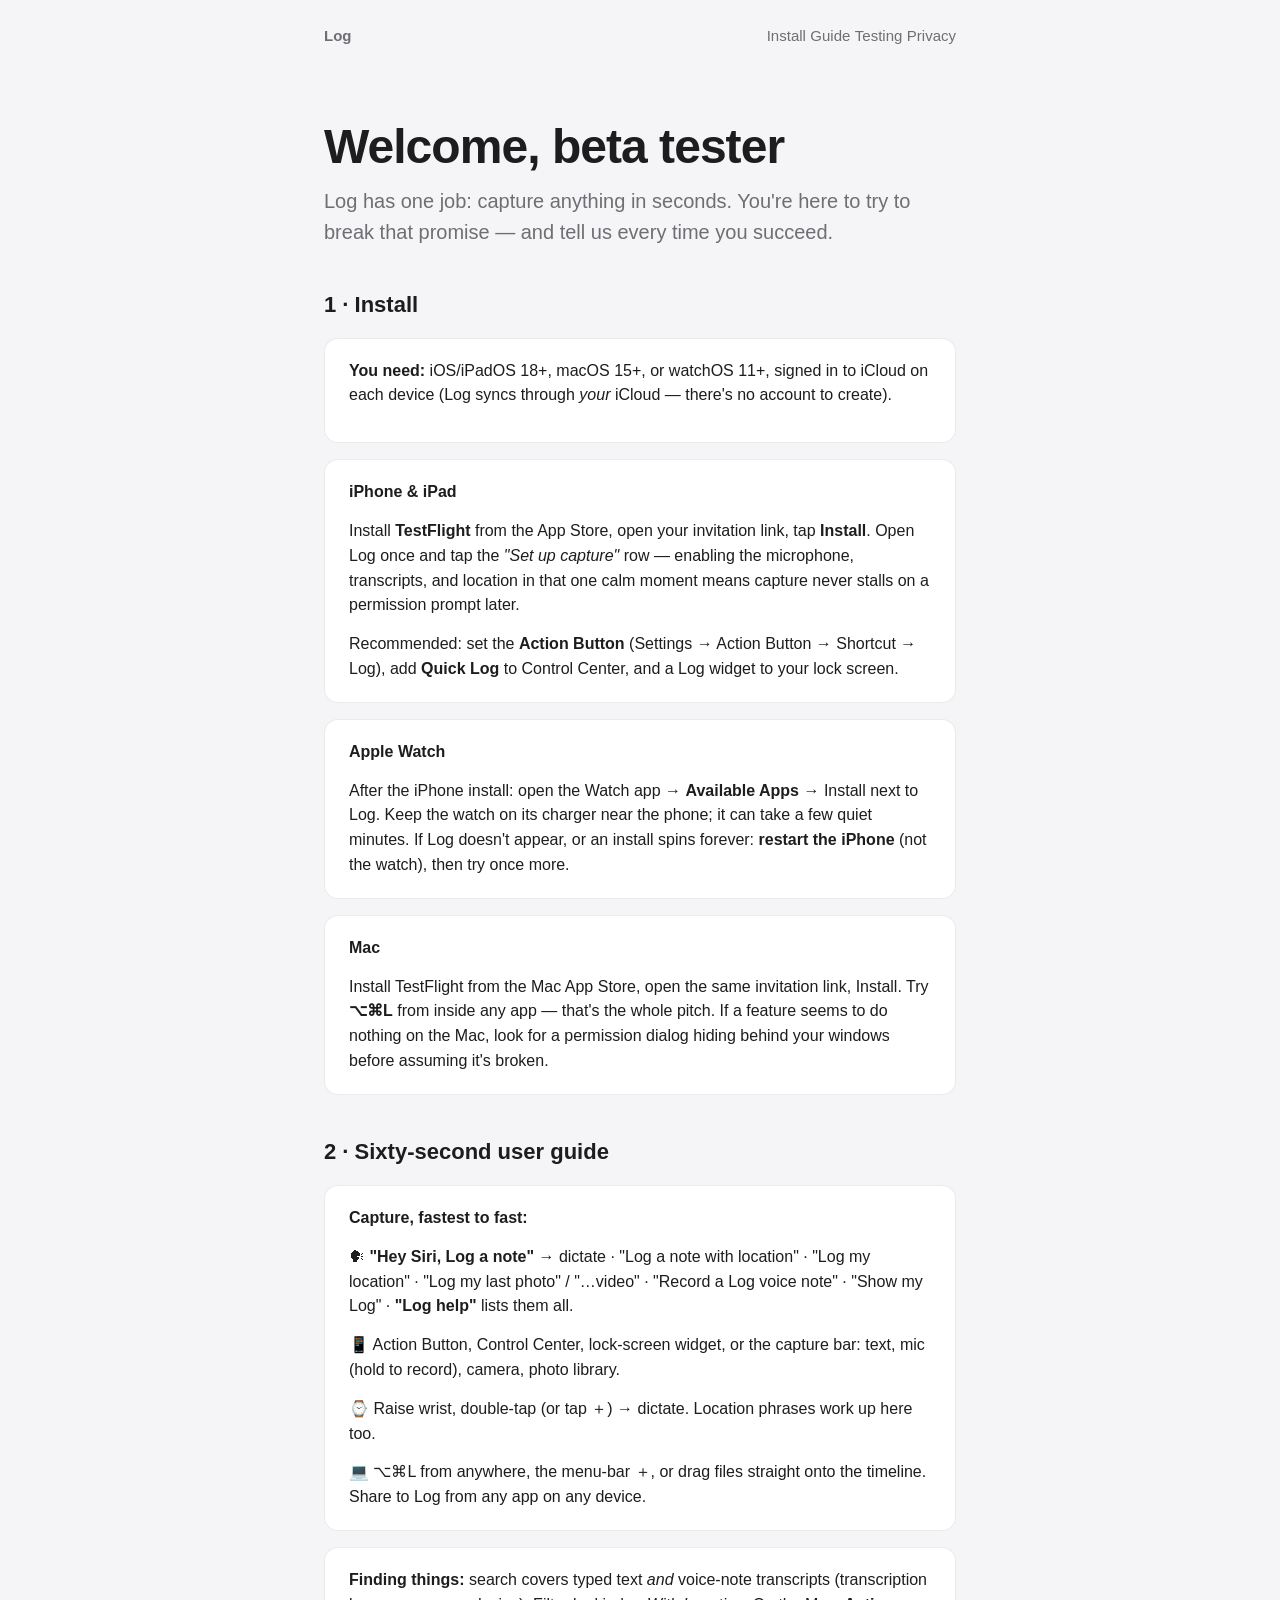
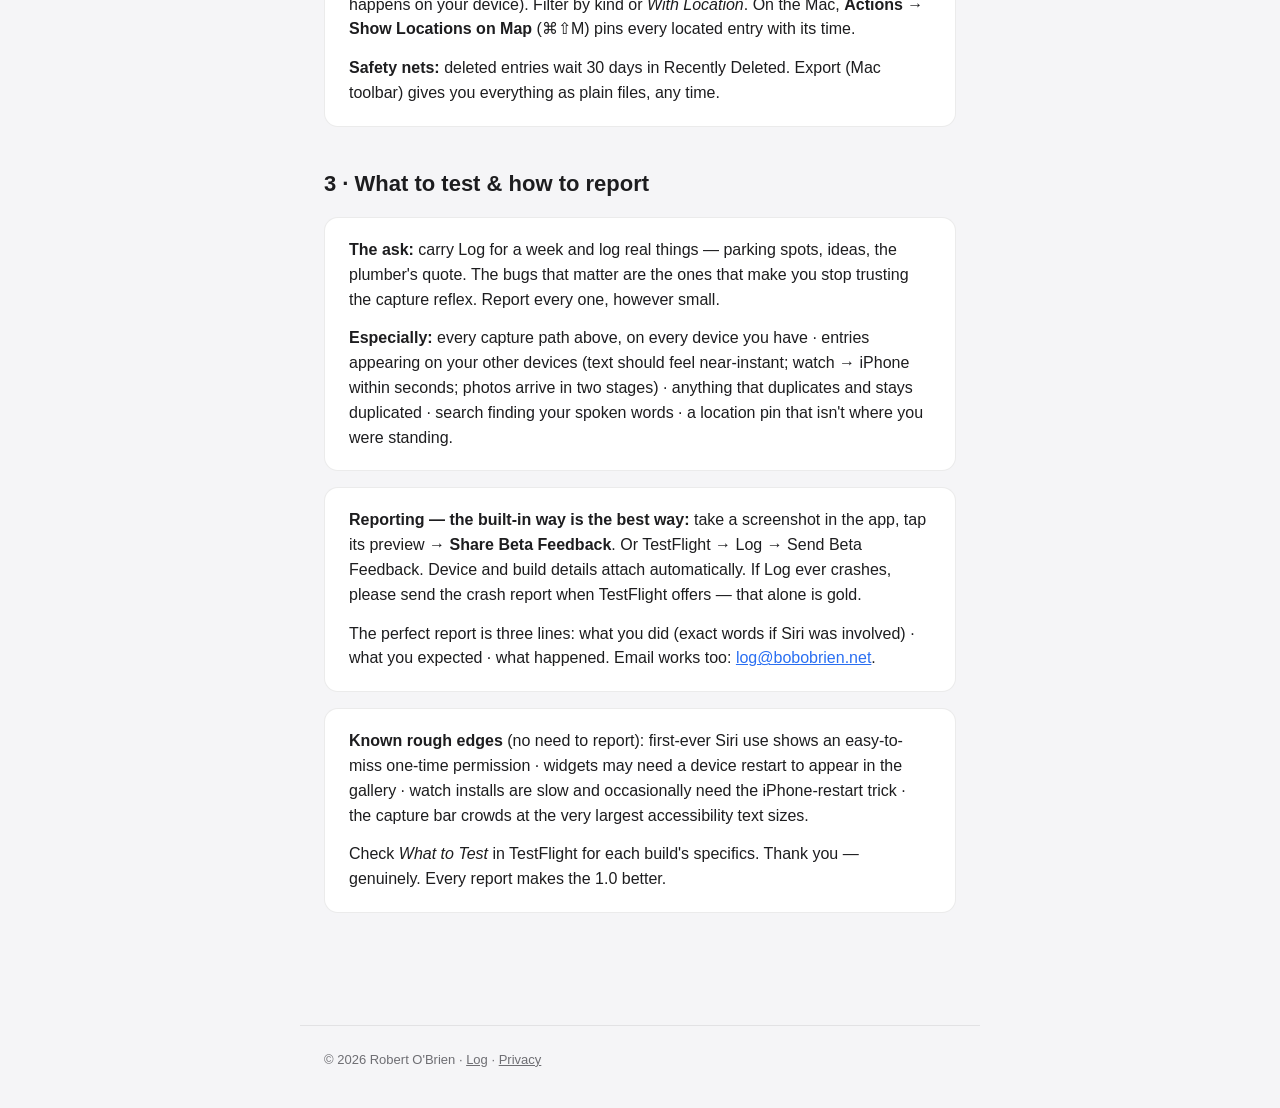
==== beta/index.html @ 4620e30b "beta: tester onboarding page — install, guide, testing/reporting" ====
<!DOCTYPE html>
<html lang="en">
<head>
  <meta charset="utf-8">
  <meta name="viewport" content="width=device-width, initial-scale=1">
  <title>Log — Beta Testers</title>
  <meta name="description" content="Everything Log beta testers need: installing via TestFlight, learning the app, and reporting what you find.">
  <link rel="stylesheet" href="/assets/style.css">
</head>
<body>
  <header class="site">
    <a href="/"><strong>Log</strong></a>
    <nav>
      <a href="#install">Install</a>
      <a href="#guide">Guide</a>
      <a href="#testing">Testing</a>
      <a href="/privacy/">Privacy</a>
    </nav>
  </header>
  <main>
    <h1>Welcome, beta tester</h1>
    <p class="lede">Log has one job: capture anything in seconds. You're here to
    try to break that promise — and tell us every time you succeed.</p>

    <h2 id="install">1 · Install</h2>

    <div class="card">
      <p><strong>You need:</strong> iOS/iPadOS 18+, macOS 15+, or watchOS 11+,
      signed in to iCloud on each device (Log syncs through <em>your</em>
      iCloud — there's no account to create).</p>
    </div>

    <div class="card">
      <p><strong>iPhone &amp; iPad</strong></p>
      <p>Install <strong>TestFlight</strong> from the App Store, open your
      invitation link, tap <strong>Install</strong>. Open Log once and tap the
      <em>"Set up capture"</em> row — enabling the microphone, transcripts,
      and location in that one calm moment means capture never stalls on a
      permission prompt later.</p>
      <p style="margin-bottom:0">Recommended: set the <strong>Action
      Button</strong> (Settings → Action Button → Shortcut → Log), add
      <strong>Quick Log</strong> to Control Center, and a Log widget to your
      lock screen.</p>
    </div>

    <div class="card">
      <p><strong>Apple Watch</strong></p>
      <p style="margin-bottom:0">After the iPhone install: open the Watch app
      → <strong>Available Apps</strong> → Install next to Log. Keep the watch
      on its charger near the phone; it can take a few quiet minutes. If Log
      doesn't appear, or an install spins forever: <strong>restart the
      iPhone</strong> (not the watch), then try once more.</p>
    </div>

    <div class="card">
      <p><strong>Mac</strong></p>
      <p style="margin-bottom:0">Install TestFlight from the Mac App Store,
      open the same invitation link, Install. Try <strong>⌥⌘L</strong> from
      inside any app — that's the whole pitch. If a feature seems to do
      nothing on the Mac, look for a permission dialog hiding behind your
      windows before assuming it's broken.</p>
    </div>

    <h2 id="guide">2 · Sixty-second user guide</h2>

    <div class="card">
      <p><strong>Capture, fastest to fast:</strong></p>
      <p>🗣 <strong>"Hey Siri, Log a note"</strong> → dictate ·
      "Log a note with location" · "Log my location" ·
      "Log my last photo" / "…video" · "Record a Log voice note" ·
      "Show my Log" · <strong>"Log help"</strong> lists them all.</p>
      <p>📱 Action Button, Control Center, lock-screen widget, or the capture
      bar: text, mic (hold to record), camera, photo library.</p>
      <p>⌚️ Raise wrist, double-tap (or tap ＋) → dictate. Location phrases
      work up here too.</p>
      <p style="margin-bottom:0">💻 ⌥⌘L from anywhere, the menu-bar ＋, or drag
      files straight onto the timeline. Share to Log from any app on any
      device.</p>
    </div>

    <div class="card">
      <p><strong>Finding things:</strong> search covers typed text <em>and</em>
      voice-note transcripts (transcription happens on your device). Filter by
      kind or <em>With Location</em>. On the Mac, <strong>Actions → Show
      Locations on Map</strong> (⌘⇧M) pins every located entry with its time.</p>
      <p style="margin-bottom:0"><strong>Safety nets:</strong> deleted entries
      wait 30 days in Recently Deleted. Export (Mac toolbar) gives you
      everything as plain files, any time.</p>
    </div>

    <h2 id="testing">3 · What to test &amp; how to report</h2>

    <div class="card">
      <p><strong>The ask:</strong> carry Log for a week and log real things —
      parking spots, ideas, the plumber's quote. The bugs that matter are the
      ones that make you stop trusting the capture reflex. Report every one,
      however small.</p>
      <p style="margin-bottom:0"><strong>Especially:</strong> every capture
      path above, on every device you have · entries appearing on your other
      devices (text should feel near-instant; watch → iPhone within seconds;
      photos arrive in two stages) · anything that duplicates and stays
      duplicated · search finding your spoken words · a location pin that
      isn't where you were standing.</p>
    </div>

    <div class="card">
      <p><strong>Reporting — the built-in way is the best way:</strong>
      take a screenshot in the app, tap its preview → <strong>Share Beta
      Feedback</strong>. Or TestFlight → Log → Send Beta Feedback. Device and
      build details attach automatically. If Log ever crashes, please send the
      crash report when TestFlight offers — that alone is gold.</p>
      <p style="margin-bottom:0">The perfect report is three lines: what you
      did (exact words if Siri was involved) · what you expected · what
      happened. Email works too:
      <a href="mailto:log@bobobrien.net">log@bobobrien.net</a>.</p>
    </div>

    <div class="card">
      <p><strong>Known rough edges</strong> (no need to report):
      first-ever Siri use shows an easy-to-miss one-time permission ·
      widgets may need a device restart to appear in the gallery ·
      watch installs are slow and occasionally need the iPhone-restart trick ·
      the capture bar crowds at the very largest accessibility text sizes.</p>
      <p style="margin-bottom:0">Check <em>What to Test</em> in TestFlight for
      each build's specifics. Thank you — genuinely. Every report makes the
      1.0 better.</p>
    </div>
  </main>
  <footer>
    <p>© 2026 Robert O'Brien · <a href="/">Log</a> · <a href="/privacy/">Privacy</a></p>
  </footer>
</body>
</html>
---- assets/style.css ----
/* bobobrien.net — matches Log's design language: speed and calm.
   System fonts, semantic colors, hairline borders, light/dark. */

:root {
  color-scheme: light dark;
  --bg: #f5f5f7;
  --card: #ffffff;
  --text: #1d1d1f;
  --secondary: #6e6e73;
  --hairline: rgba(0, 0, 0, 0.08);
  --accent: #2a6ff2;
  --accent-2: #4e3cdb;
  --radius-card: 14px;
  --radius-control: 10px;
}

@media (prefers-color-scheme: dark) {
  :root {
    --bg: #101226;
    --card: #1c1e33;
    --text: #f5f5f7;
    --secondary: #9a9aa2;
    --hairline: rgba(255, 255, 255, 0.10);
  }
}

* { margin: 0; padding: 0; box-sizing: border-box; }

body {
  font-family: -apple-system, BlinkMacSystemFont, "SF Pro Text", "Segoe UI",
    Roboto, Helvetica, Arial, sans-serif;
  background: var(--bg);
  color: var(--text);
  line-height: 1.55;
  -webkit-font-smoothing: antialiased;
}

main {
  max-width: 680px;
  margin: 0 auto;
  padding: 48px 24px 96px;
}

header.site {
  display: flex;
  align-items: baseline;
  justify-content: space-between;
  max-width: 680px;
  margin: 0 auto;
  padding: 24px;
}

header.site a {
  color: var(--secondary);
  text-decoration: none;
  font-size: 15px;
}

header.site a:hover { color: var(--text); }

h1 {
  font-size: clamp(34px, 6vw, 48px);
  font-weight: 700;
  letter-spacing: -0.02em;
  line-height: 1.1;
  margin-bottom: 12px;
}

h2 {
  font-size: 22px;
  font-weight: 600;
  margin: 40px 0 12px;
}

p { margin-bottom: 14px; }

.lede {
  font-size: 20px;
  color: var(--secondary);
  margin-bottom: 32px;
}

a { color: var(--accent); }

.accent-gradient {
  background: linear-gradient(120deg, var(--accent), var(--accent-2));
  -webkit-background-clip: text;
  background-clip: text;
  color: transparent;
}

.card {
  background: var(--card);
  border: 1px solid var(--hairline);
  border-radius: var(--radius-card);
  padding: 20px 24px;
  margin: 16px 0;
}

.button {
  display: inline-block;
  background: linear-gradient(120deg, var(--accent), var(--accent-2));
  color: #fff;
  text-decoration: none;
  font-weight: 600;
  padding: 12px 22px;
  border-radius: var(--radius-control);
}

.button.secondary {
  background: none;
  border: 1px solid var(--hairline);
  color: var(--text);
}

.pill {
  display: inline-block;
  font-size: 13px;
  color: var(--secondary);
  border: 1px solid var(--hairline);
  border-radius: 999px;
  padding: 4px 12px;
  margin-bottom: 20px;
}

ul.features {
  list-style: none;
  margin: 24px 0;
}

ul.features li {
  padding: 10px 0 10px 34px;
  position: relative;
  border-bottom: 1px solid var(--hairline);
}

ul.features li:last-child { border-bottom: none; }

ul.features li::before {
  content: "";
  position: absolute;
  left: 8px;
  top: 18px;
  width: 10px;
  height: 10px;
  border-radius: 50%;
  background: linear-gradient(120deg, var(--accent), var(--accent-2));
}

/* Timeline motif (icon concept A) */
.mock {
  border-left: 3px solid var(--hairline);
  margin: 28px 0 28px 8px;
  padding-left: 24px;
}

.mock .entry {
  background: var(--card);
  border: 1px solid var(--hairline);
  border-radius: var(--radius-card);
  padding: 12px 16px;
  margin-bottom: 12px;
  position: relative;
}

.mock .entry::before {
  content: "";
  position: absolute;
  left: -33px;
  top: 18px;
  width: 12px;
  height: 12px;
  border-radius: 50%;
  background: var(--secondary);
}

.mock .entry:first-child::before {
  width: 16px;
  height: 16px;
  left: -35px;
  background: linear-gradient(120deg, var(--accent), var(--accent-2));
  box-shadow: 0 0 12px rgba(78, 60, 219, 0.5);
}

.mock .time {
  font-size: 13px;
  color: var(--secondary);
}

footer {
  max-width: 680px;
  margin: 0 auto;
  padding: 24px;
  color: var(--secondary);
  font-size: 13px;
  border-top: 1px solid var(--hairline);
}

footer a { color: var(--secondary); }
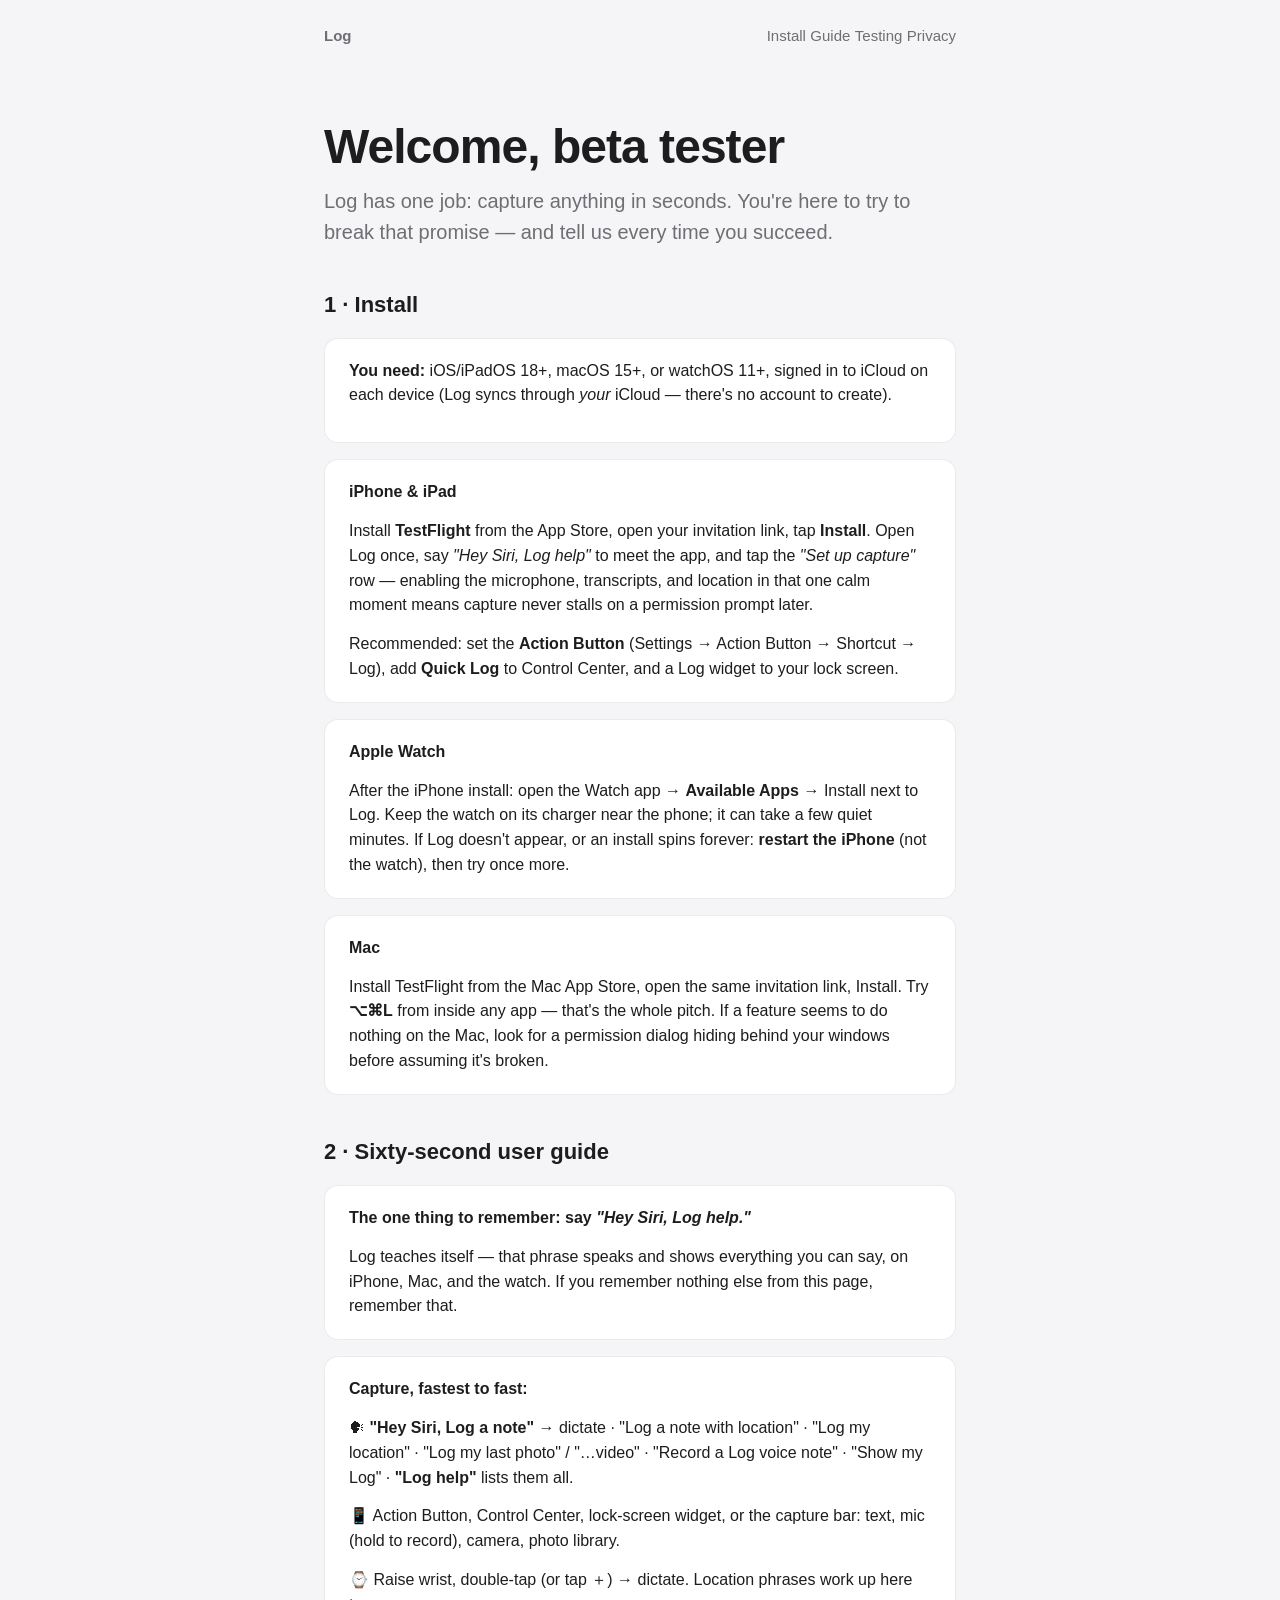
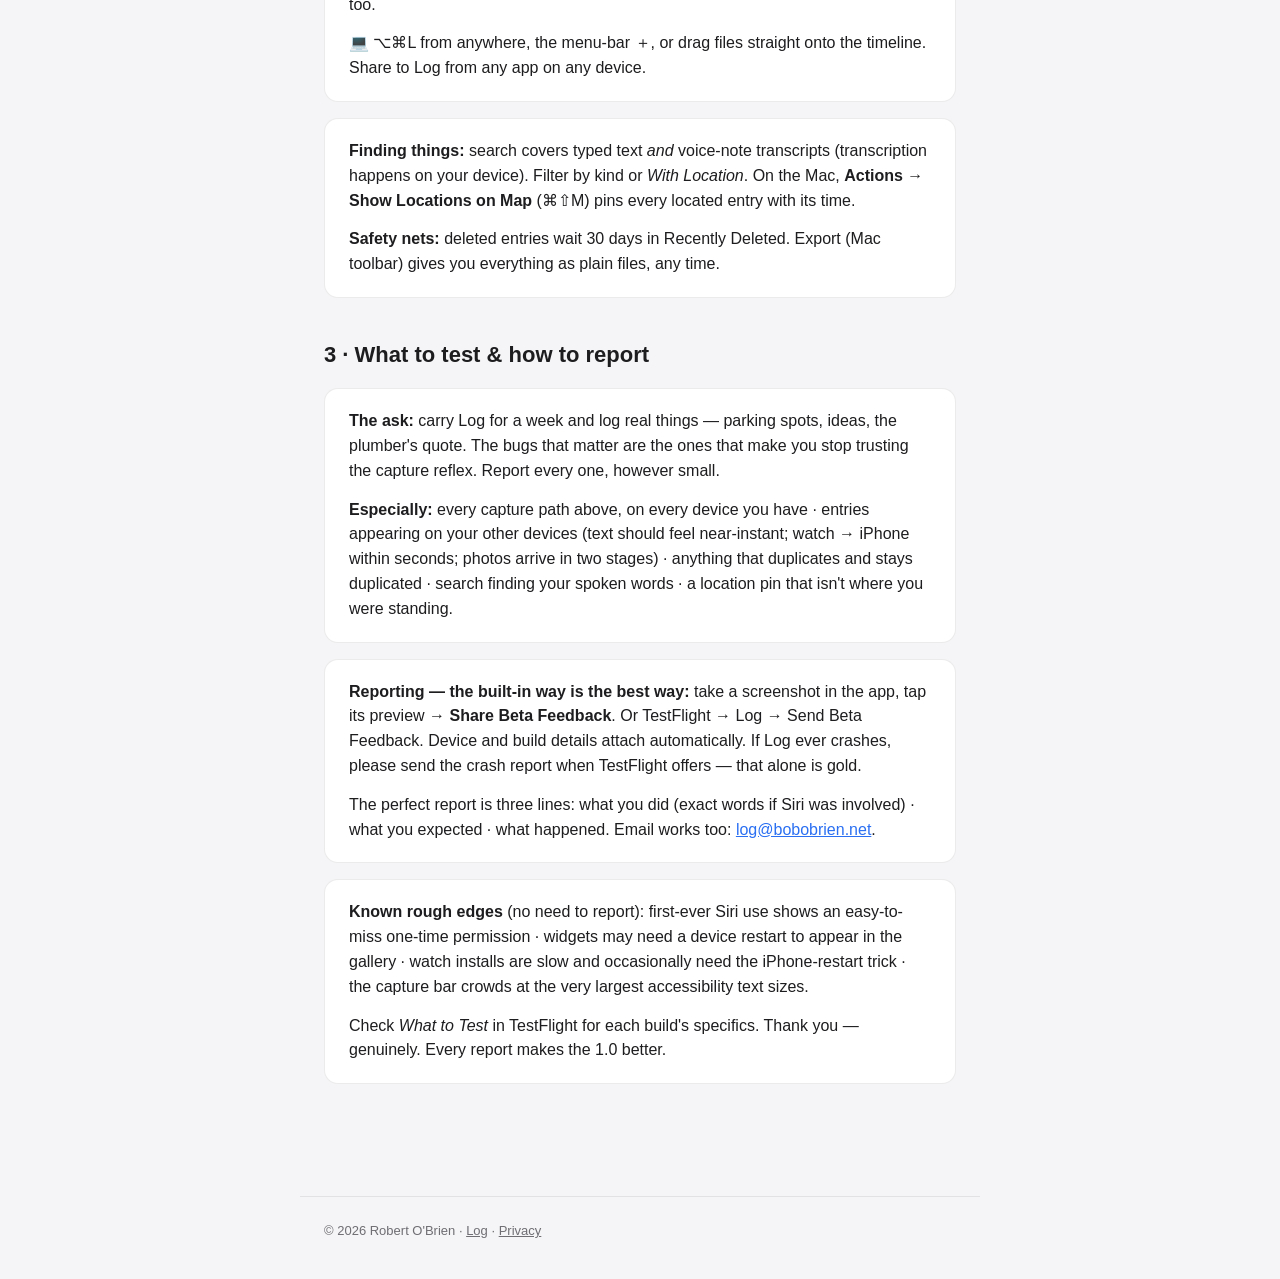
==== commit 5a25bf1c: "beta: lead with 'Log help' — the app teaches itself (Robert)" ====
--- a/beta/index.html
+++ b/beta/index.html
@@ -33,7 +33,8 @@
     <div class="card">
       <p><strong>iPhone &amp; iPad</strong></p>
       <p>Install <strong>TestFlight</strong> from the App Store, open your
-      invitation link, tap <strong>Install</strong>. Open Log once and tap the
+      invitation link, tap <strong>Install</strong>. Open Log once, say
+      <em>"Hey&nbsp;Siri, Log help"</em> to meet the app, and tap the
       <em>"Set up capture"</em> row — enabling the microphone, transcripts,
       and location in that one calm moment means capture never stalls on a
       permission prompt later.</p>
@@ -62,6 +63,14 @@
     </div>
 
     <h2 id="guide">2 · Sixty-second user guide</h2>
+
+    <div class="card">
+      <p><strong>The one thing to remember: say
+      <em>"Hey&nbsp;Siri, Log help."</em></strong></p>
+      <p style="margin-bottom:0">Log teaches itself — that phrase speaks and
+      shows everything you can say, on iPhone, Mac, and the watch. If you
+      remember nothing else from this page, remember that.</p>
+    </div>
 
     <div class="card">
       <p><strong>Capture, fastest to fast:</strong></p>
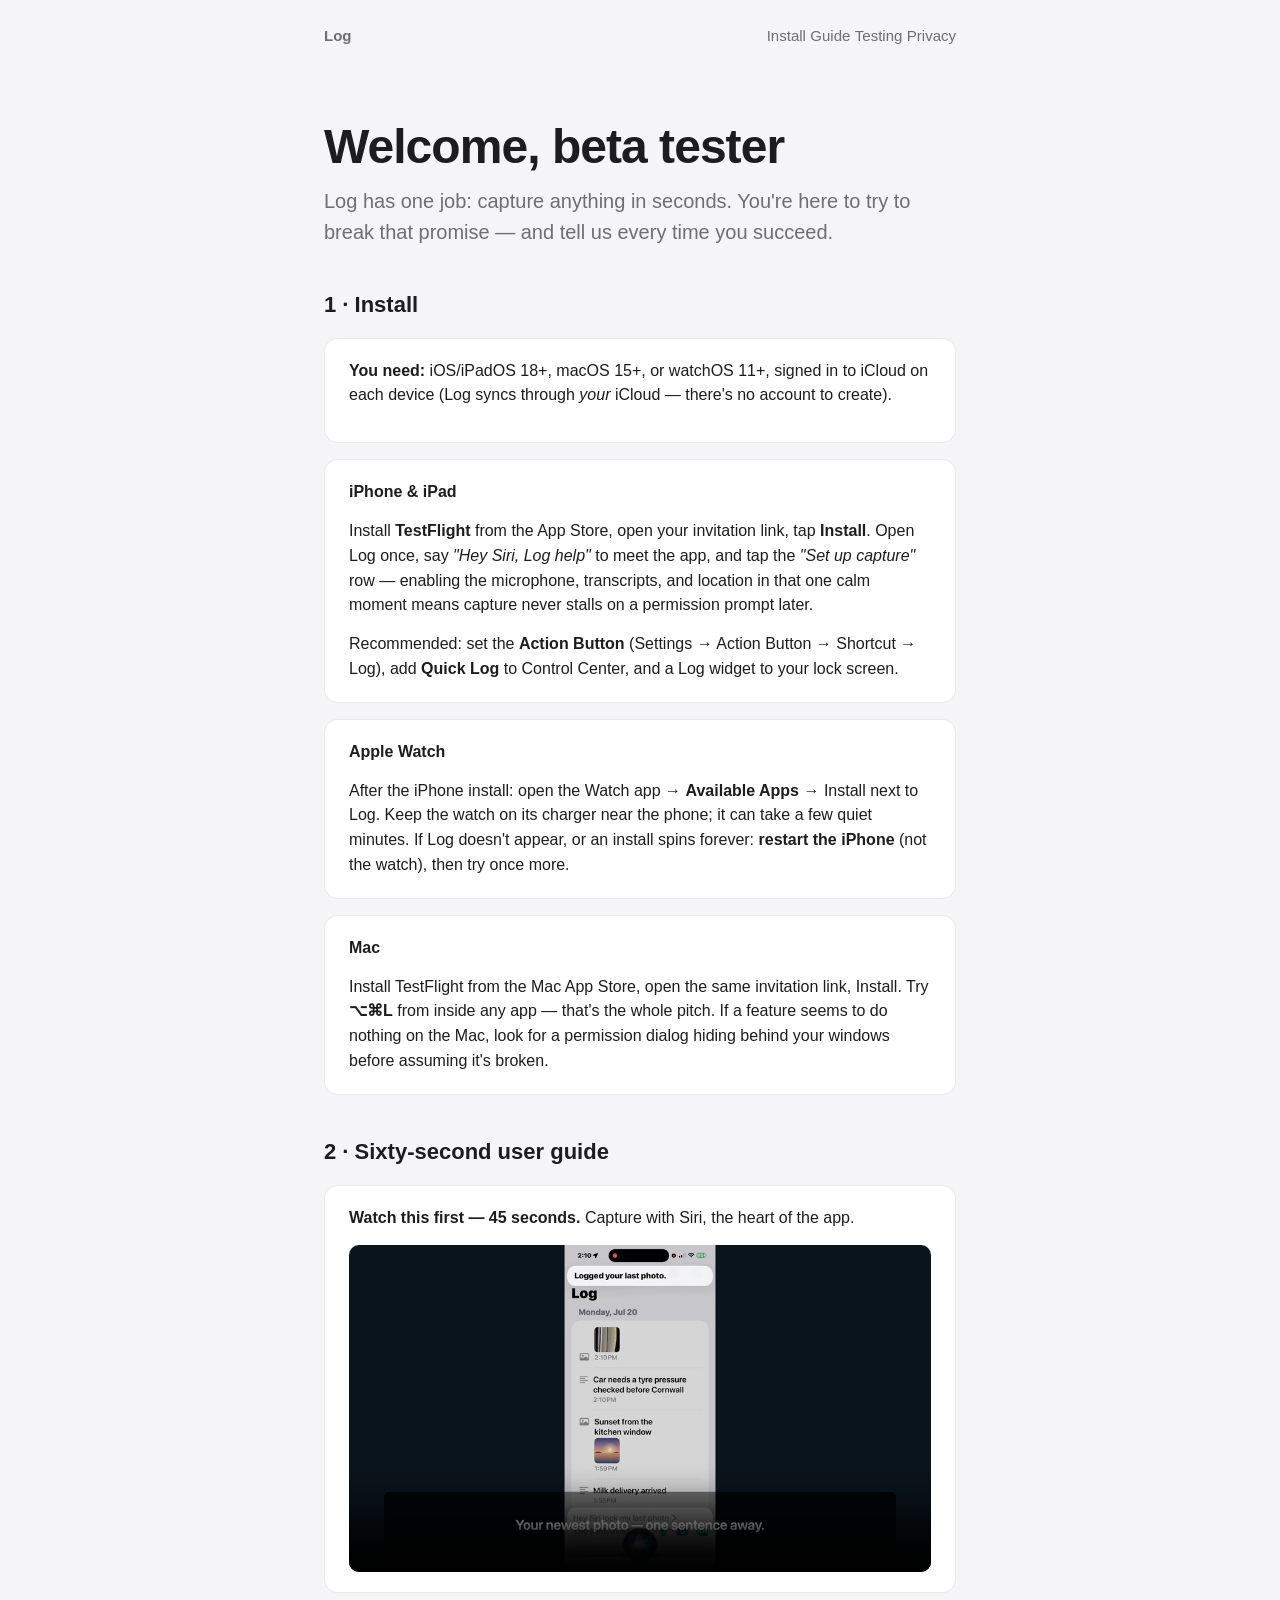
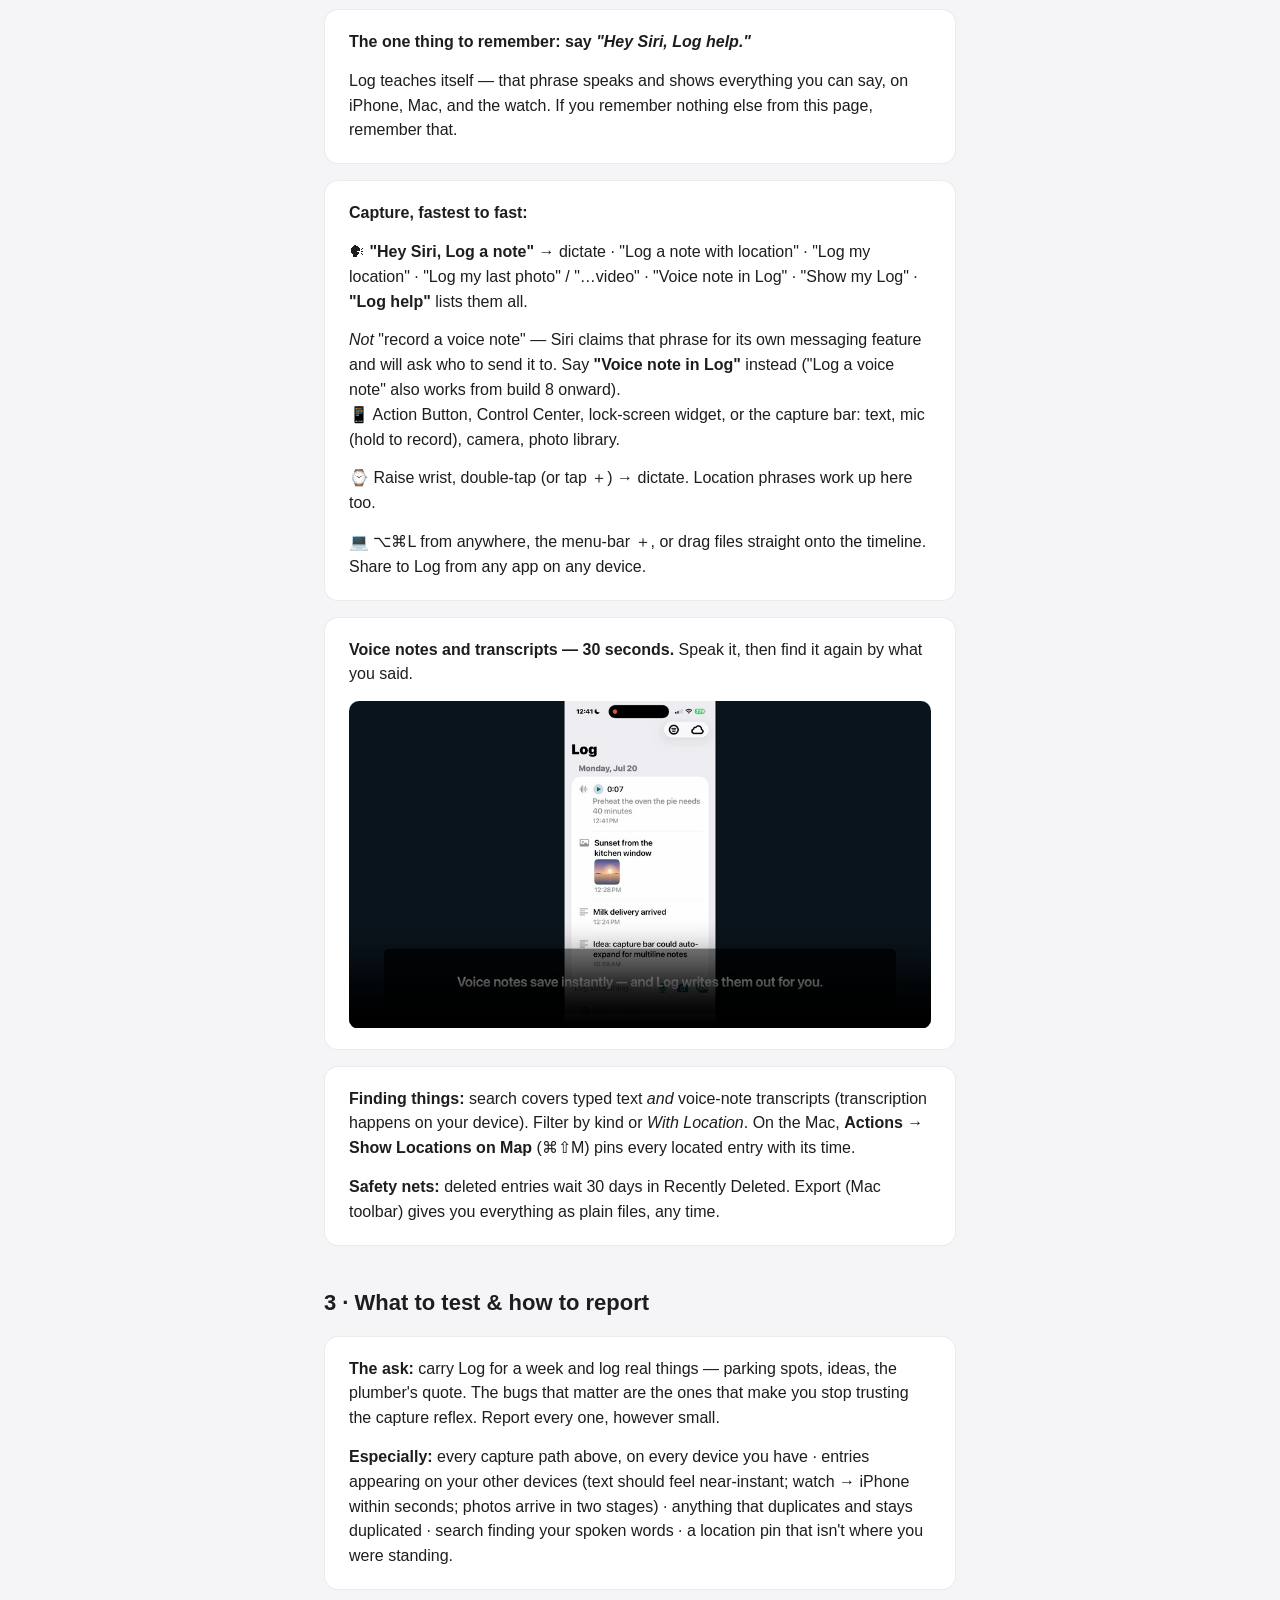
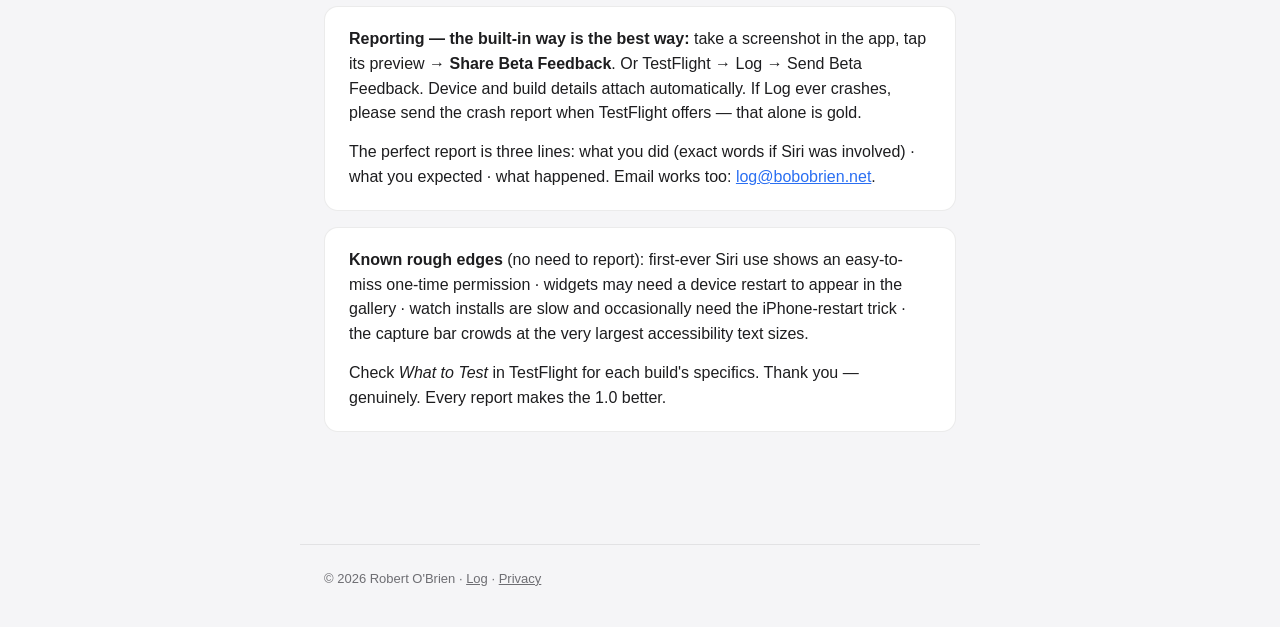
==== commit 3dcbaf8d: "beta: embed capture + voice-note videos; fix the Siri voice-note phrase The page told testers to say" ====
--- a/beta/index.html
+++ b/beta/index.html
@@ -65,6 +65,18 @@
     <h2 id="guide">2 · Sixty-second user guide</h2>
 
     <div class="card">
+      <p><strong>Watch this first — 45 seconds.</strong> Capture with Siri,
+      the heart of the app.</p>
+      <video controls playsinline preload="metadata"
+             poster="/assets/video/ep1-capture.jpg"
+             style="width:100%;height:auto;border-radius:10px;display:block">
+        <source src="/assets/video/ep1-capture.mp4" type="video/mp4">
+        Your browser can't play this video —
+        <a href="/assets/video/ep1-capture.mp4">download it instead</a>.
+      </video>
+    </div>
+
+    <div class="card">
       <p><strong>The one thing to remember: say
       <em>"Hey&nbsp;Siri, Log help."</em></strong></p>
       <p style="margin-bottom:0">Log teaches itself — that phrase speaks and
@@ -76,8 +88,12 @@
       <p><strong>Capture, fastest to fast:</strong></p>
       <p>🗣 <strong>"Hey Siri, Log a note"</strong> → dictate ·
       "Log a note with location" · "Log my location" ·
-      "Log my last photo" / "…video" · "Record a Log voice note" ·
+      "Log my last photo" / "…video" · "Voice note in Log" ·
       "Show my Log" · <strong>"Log help"</strong> lists them all.</p>
+      <p style="margin-bottom:0"><em>Not</em> "record a voice note" — Siri
+      claims that phrase for its own messaging feature and will ask who to
+      send it to. Say <strong>"Voice note in Log"</strong> instead ("Log a
+      voice note" also works from build 8 onward).</p>
       <p>📱 Action Button, Control Center, lock-screen widget, or the capture
       bar: text, mic (hold to record), camera, photo library.</p>
       <p>⌚️ Raise wrist, double-tap (or tap ＋) → dictate. Location phrases
@@ -85,6 +101,18 @@
       <p style="margin-bottom:0">💻 ⌥⌘L from anywhere, the menu-bar ＋, or drag
       files straight onto the timeline. Share to Log from any app on any
       device.</p>
+    </div>
+
+    <div class="card">
+      <p><strong>Voice notes and transcripts — 30 seconds.</strong> Speak it,
+      then find it again by what you said.</p>
+      <video controls playsinline preload="none"
+             poster="/assets/video/ep2-voice.jpg"
+             style="width:100%;height:auto;border-radius:10px;display:block">
+        <source src="/assets/video/ep2-voice.mp4" type="video/mp4">
+        Your browser can't play this video —
+        <a href="/assets/video/ep2-voice.mp4">download it instead</a>.
+      </video>
     </div>
 
     <div class="card">
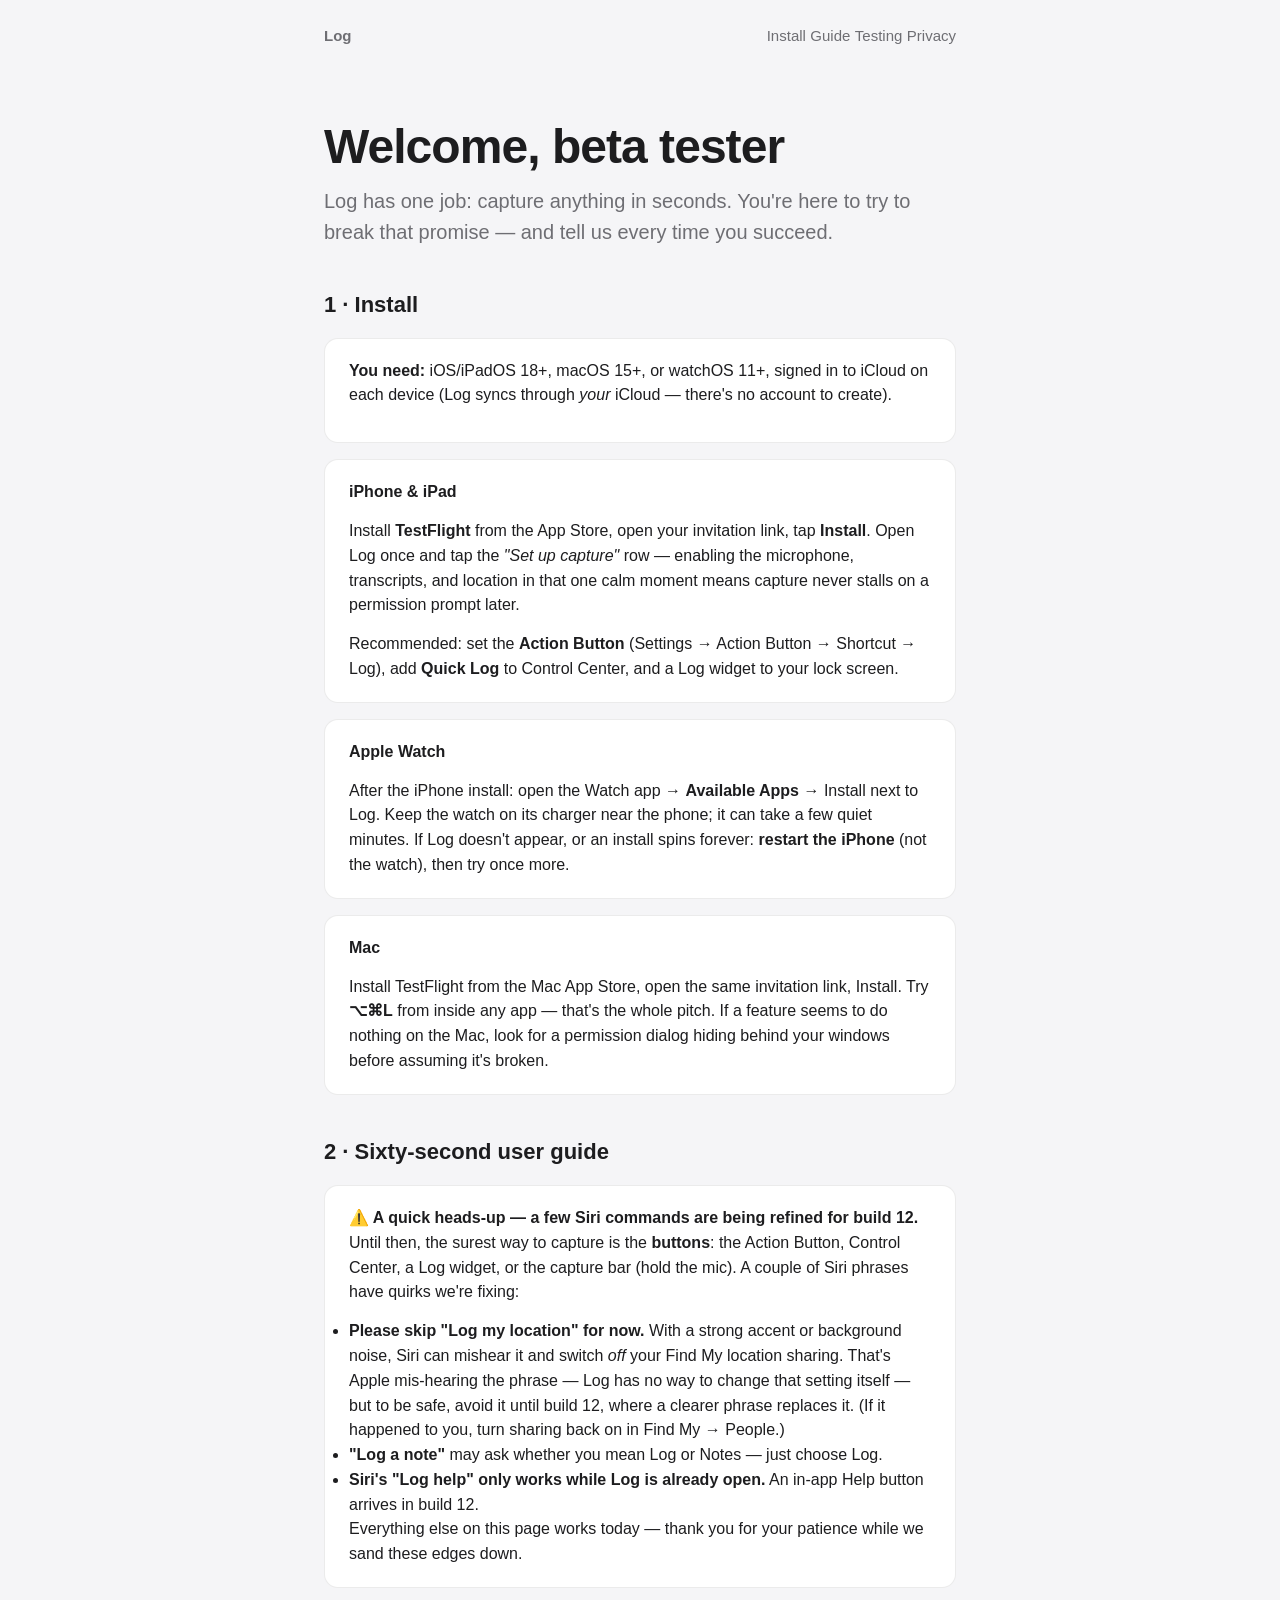
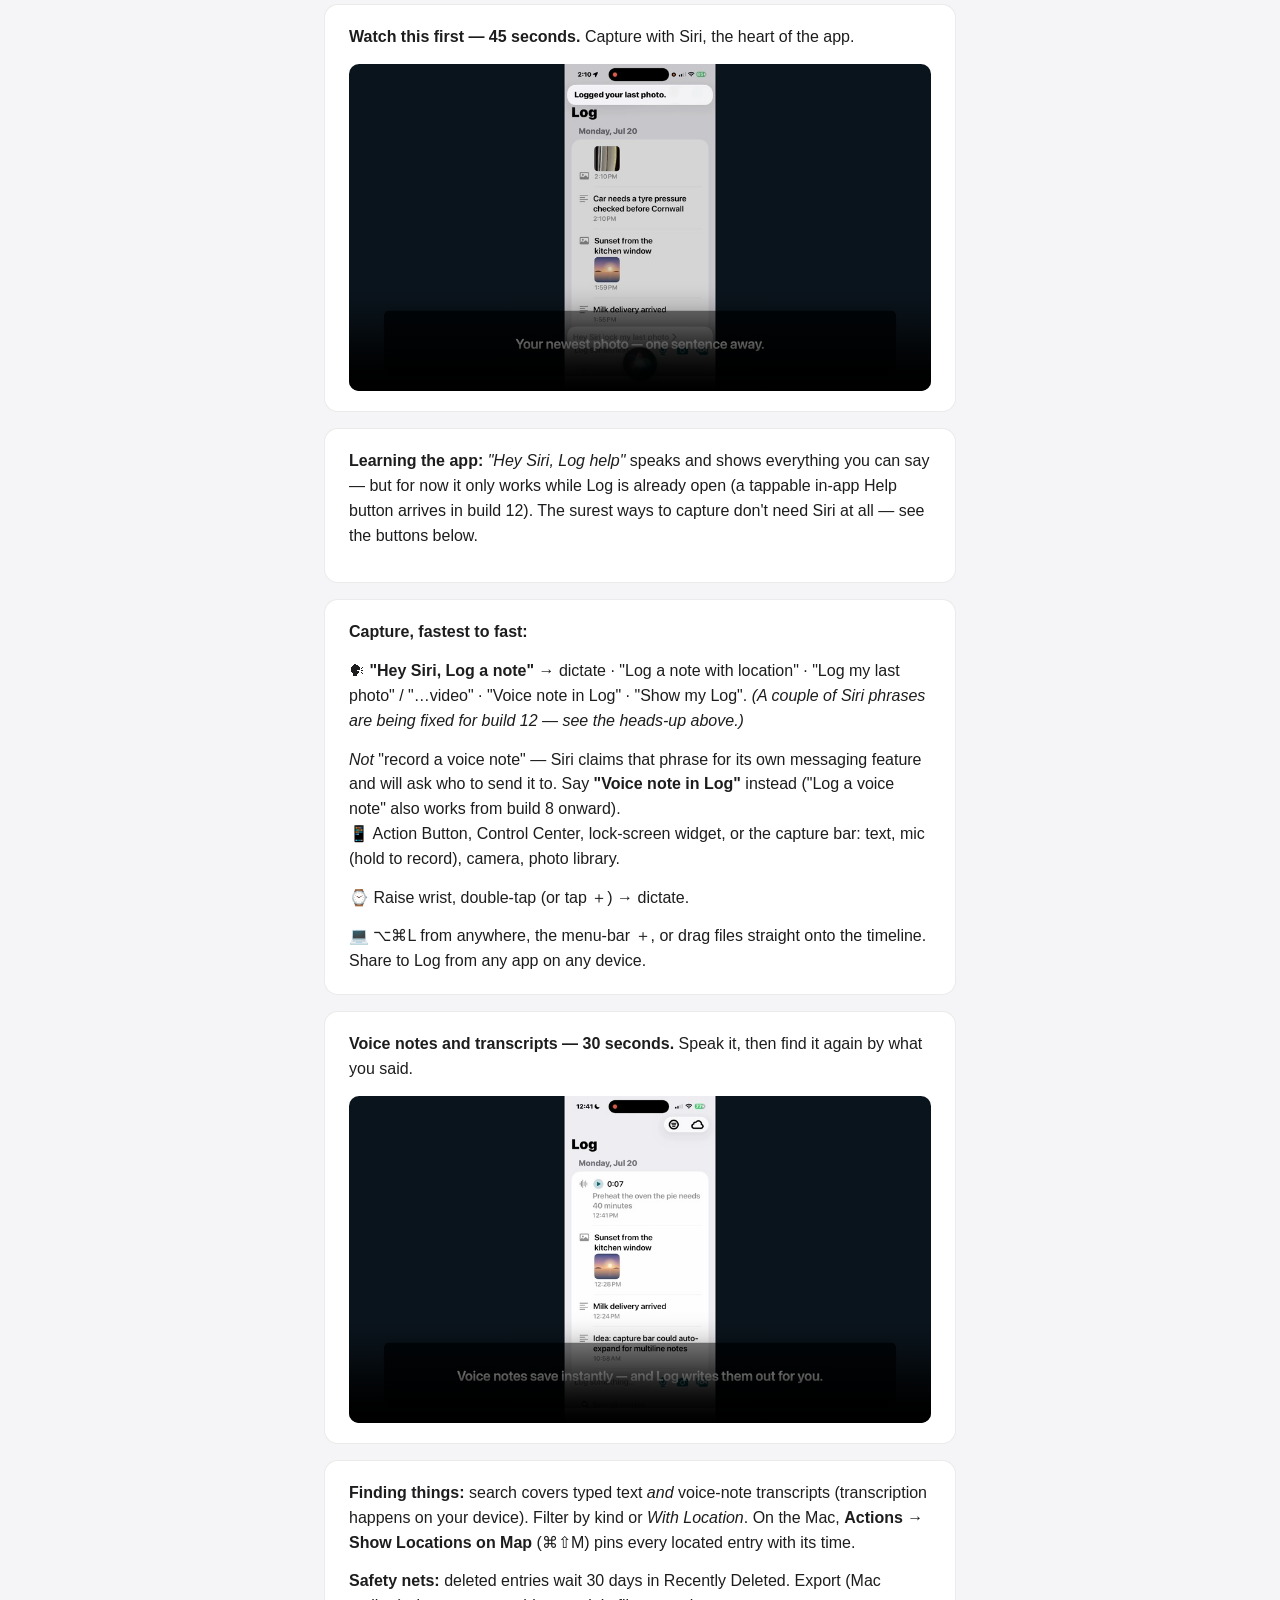
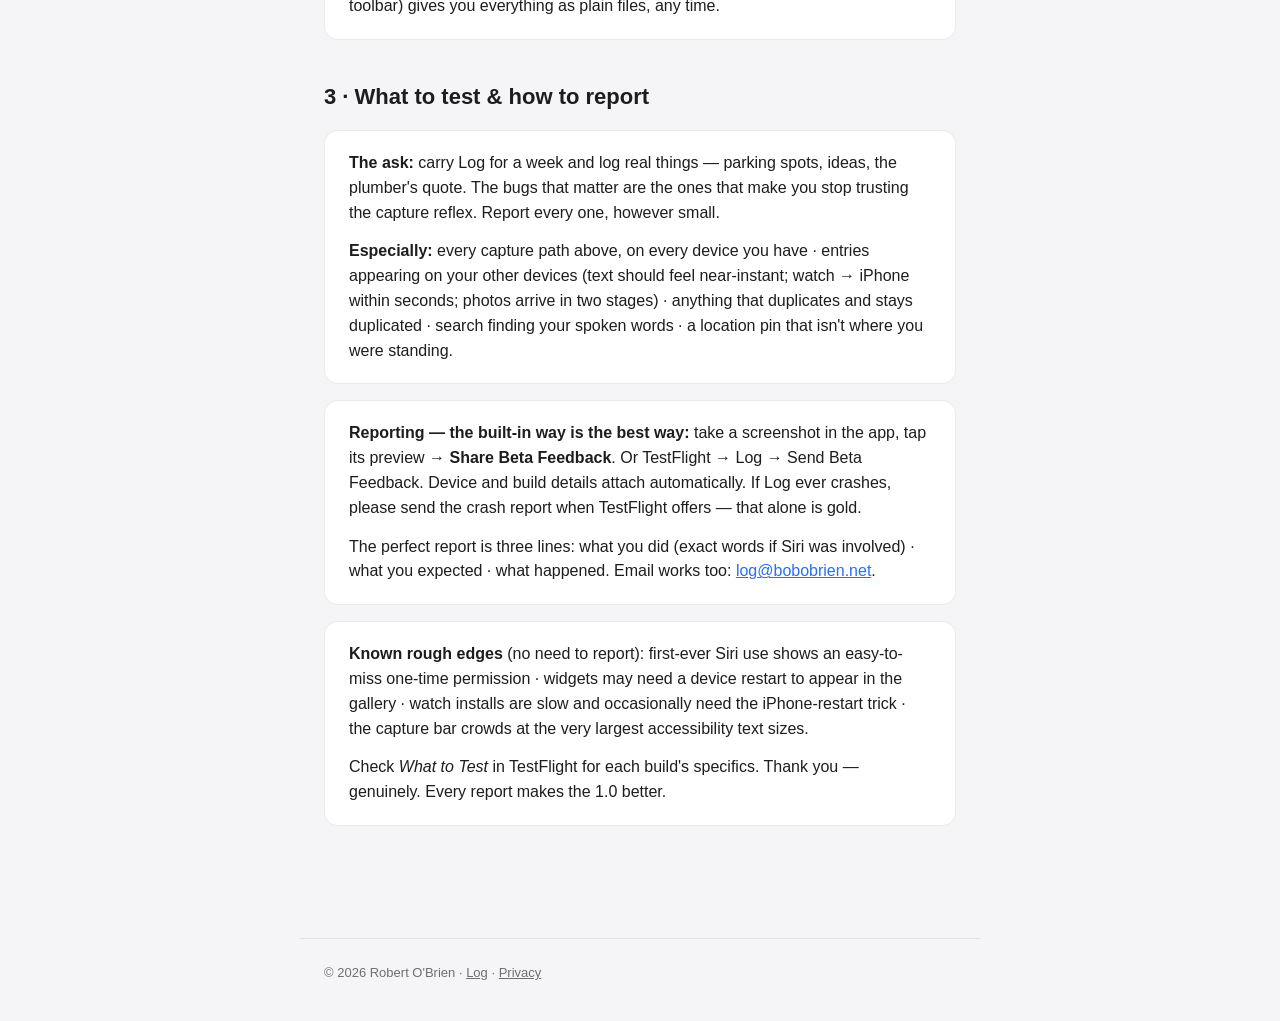
==== commit b8657879: "beta: harm-reduction pass — drop 'Log my location' from recommendations, add heads-up on Siri phrase" ====
--- a/beta/index.html
+++ b/beta/index.html
@@ -33,8 +33,7 @@
     <div class="card">
       <p><strong>iPhone &amp; iPad</strong></p>
       <p>Install <strong>TestFlight</strong> from the App Store, open your
-      invitation link, tap <strong>Install</strong>. Open Log once, say
-      <em>"Hey&nbsp;Siri, Log help"</em> to meet the app, and tap the
+      invitation link, tap <strong>Install</strong>. Open Log once and tap the
       <em>"Set up capture"</em> row — enabling the microphone, transcripts,
       and location in that one calm moment means capture never stalls on a
       permission prompt later.</p>
@@ -65,6 +64,27 @@
     <h2 id="guide">2 · Sixty-second user guide</h2>
 
     <div class="card">
+      <p><strong>⚠️ A quick heads-up — a few Siri commands are being refined for build&nbsp;12.</strong>
+      Until then, the surest way to capture is the <strong>buttons</strong>: the
+      Action Button, Control Center, a Log widget, or the capture bar (hold the
+      mic). A couple of Siri phrases have quirks we're fixing:</p>
+      <ul>
+        <li><strong>Please skip "Log my location" for now.</strong> With a strong
+        accent or background noise, Siri can mishear it and switch <em>off</em>
+        your Find&nbsp;My location sharing. That's Apple mis-hearing the phrase —
+        Log has no way to change that setting itself — but to be safe, avoid it
+        until build&nbsp;12, where a clearer phrase replaces it. (If it happened
+        to you, turn sharing back on in Find&nbsp;My → People.)</li>
+        <li><strong>"Log a note"</strong> may ask whether you mean Log or Notes —
+        just choose Log.</li>
+        <li><strong>Siri's "Log help" only works while Log is already open.</strong>
+        An in-app Help button arrives in build&nbsp;12.</li>
+      </ul>
+      <p style="margin-bottom:0">Everything else on this page works today —
+      thank you for your patience while we sand these edges down.</p>
+    </div>
+
+    <div class="card">
       <p><strong>Watch this first — 45 seconds.</strong> Capture with Siri,
       the heart of the app.</p>
       <video controls playsinline preload="metadata"
@@ -77,27 +97,26 @@
     </div>
 
     <div class="card">
-      <p><strong>The one thing to remember: say
-      <em>"Hey&nbsp;Siri, Log help."</em></strong></p>
-      <p style="margin-bottom:0">Log teaches itself — that phrase speaks and
-      shows everything you can say, on iPhone, Mac, and the watch. If you
-      remember nothing else from this page, remember that.</p>
+      <p><strong>Learning the app:</strong> <em>"Hey&nbsp;Siri, Log help"</em>
+      speaks and shows everything you can say — but for now it only works while
+      Log is already open (a tappable in-app Help button arrives in build&nbsp;12).
+      The surest ways to capture don't need Siri at all — see the buttons below.</p>
     </div>
 
     <div class="card">
       <p><strong>Capture, fastest to fast:</strong></p>
       <p>🗣 <strong>"Hey Siri, Log a note"</strong> → dictate ·
-      "Log a note with location" · "Log my location" ·
+      "Log a note with location" ·
       "Log my last photo" / "…video" · "Voice note in Log" ·
-      "Show my Log" · <strong>"Log help"</strong> lists them all.</p>
+      "Show my Log". <em>(A couple of Siri phrases are being fixed for
+      build&nbsp;12 — see the heads-up above.)</em></p>
       <p style="margin-bottom:0"><em>Not</em> "record a voice note" — Siri
       claims that phrase for its own messaging feature and will ask who to
       send it to. Say <strong>"Voice note in Log"</strong> instead ("Log a
       voice note" also works from build 8 onward).</p>
       <p>📱 Action Button, Control Center, lock-screen widget, or the capture
       bar: text, mic (hold to record), camera, photo library.</p>
-      <p>⌚️ Raise wrist, double-tap (or tap ＋) → dictate. Location phrases
-      work up here too.</p>
+      <p>⌚️ Raise wrist, double-tap (or tap ＋) → dictate.</p>
       <p style="margin-bottom:0">💻 ⌥⌘L from anywhere, the menu-bar ＋, or drag
       files straight onto the timeline. Share to Log from any app on any
       device.</p>
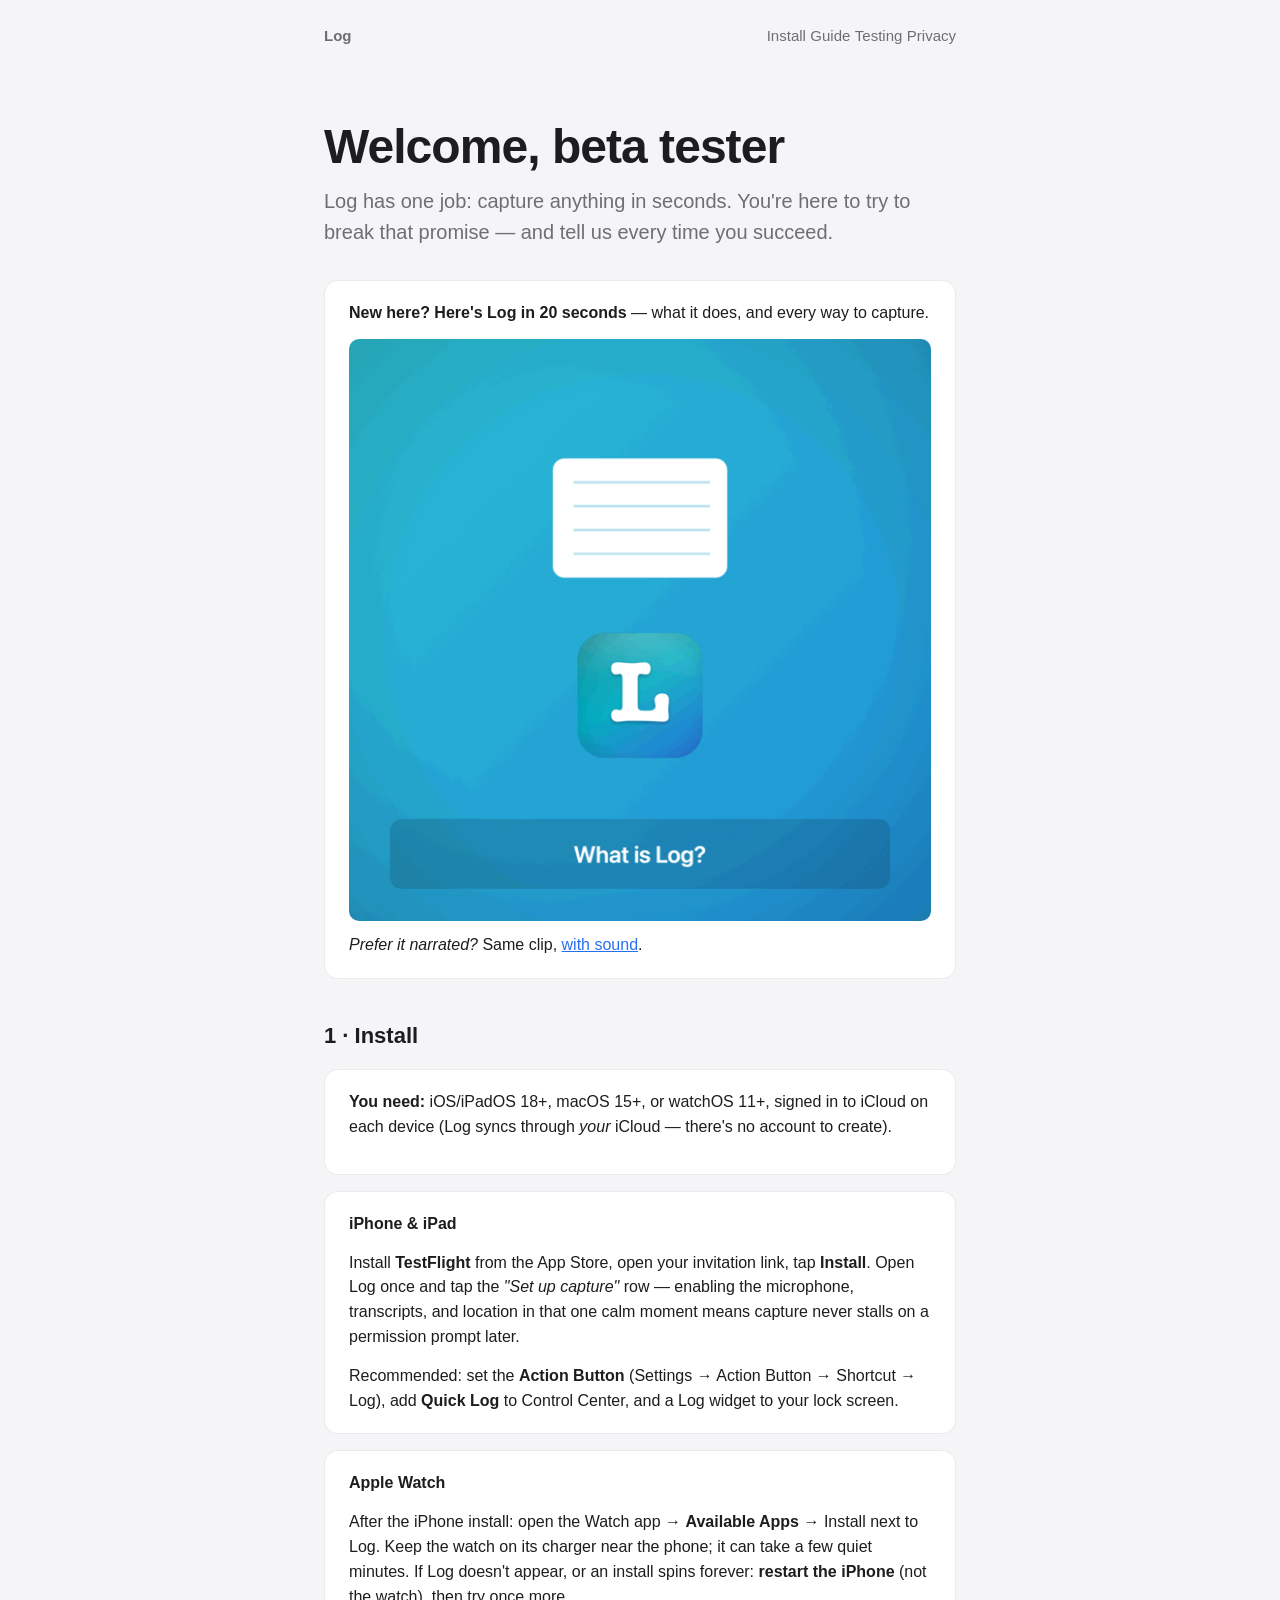
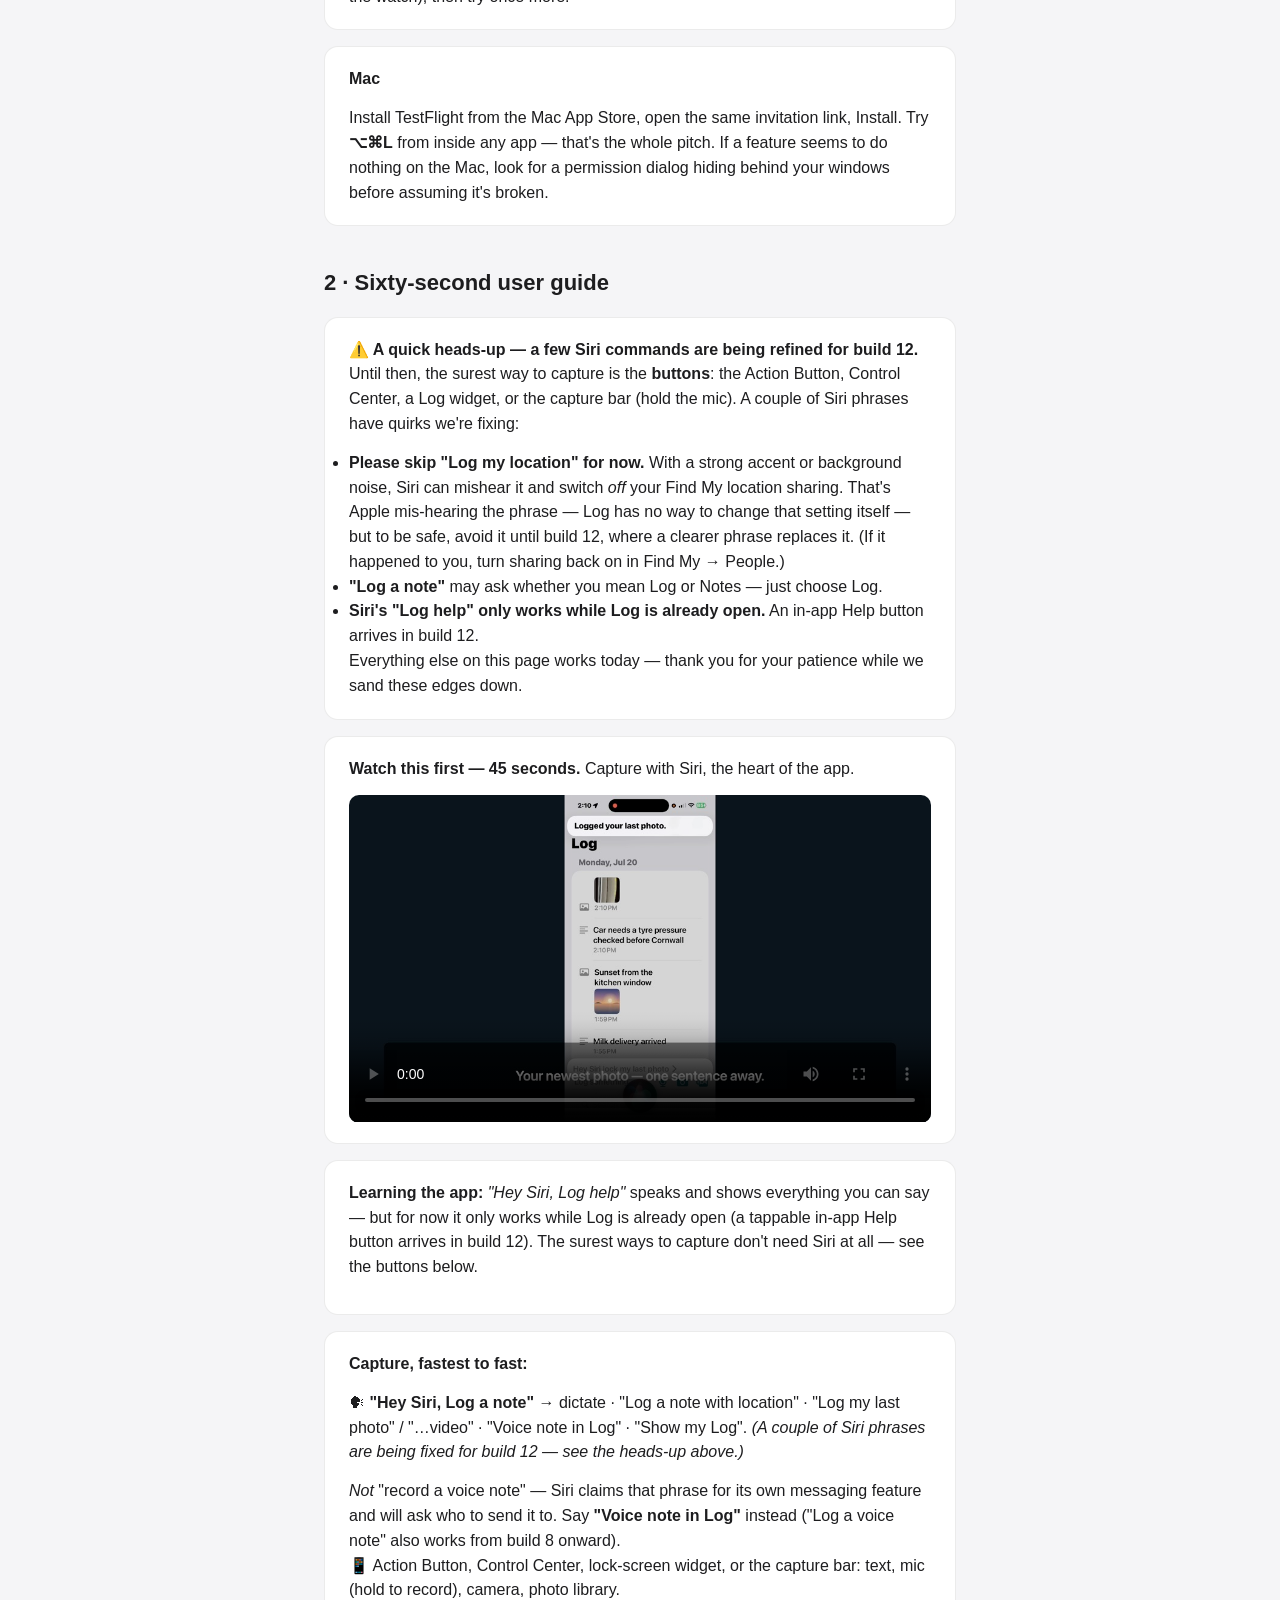
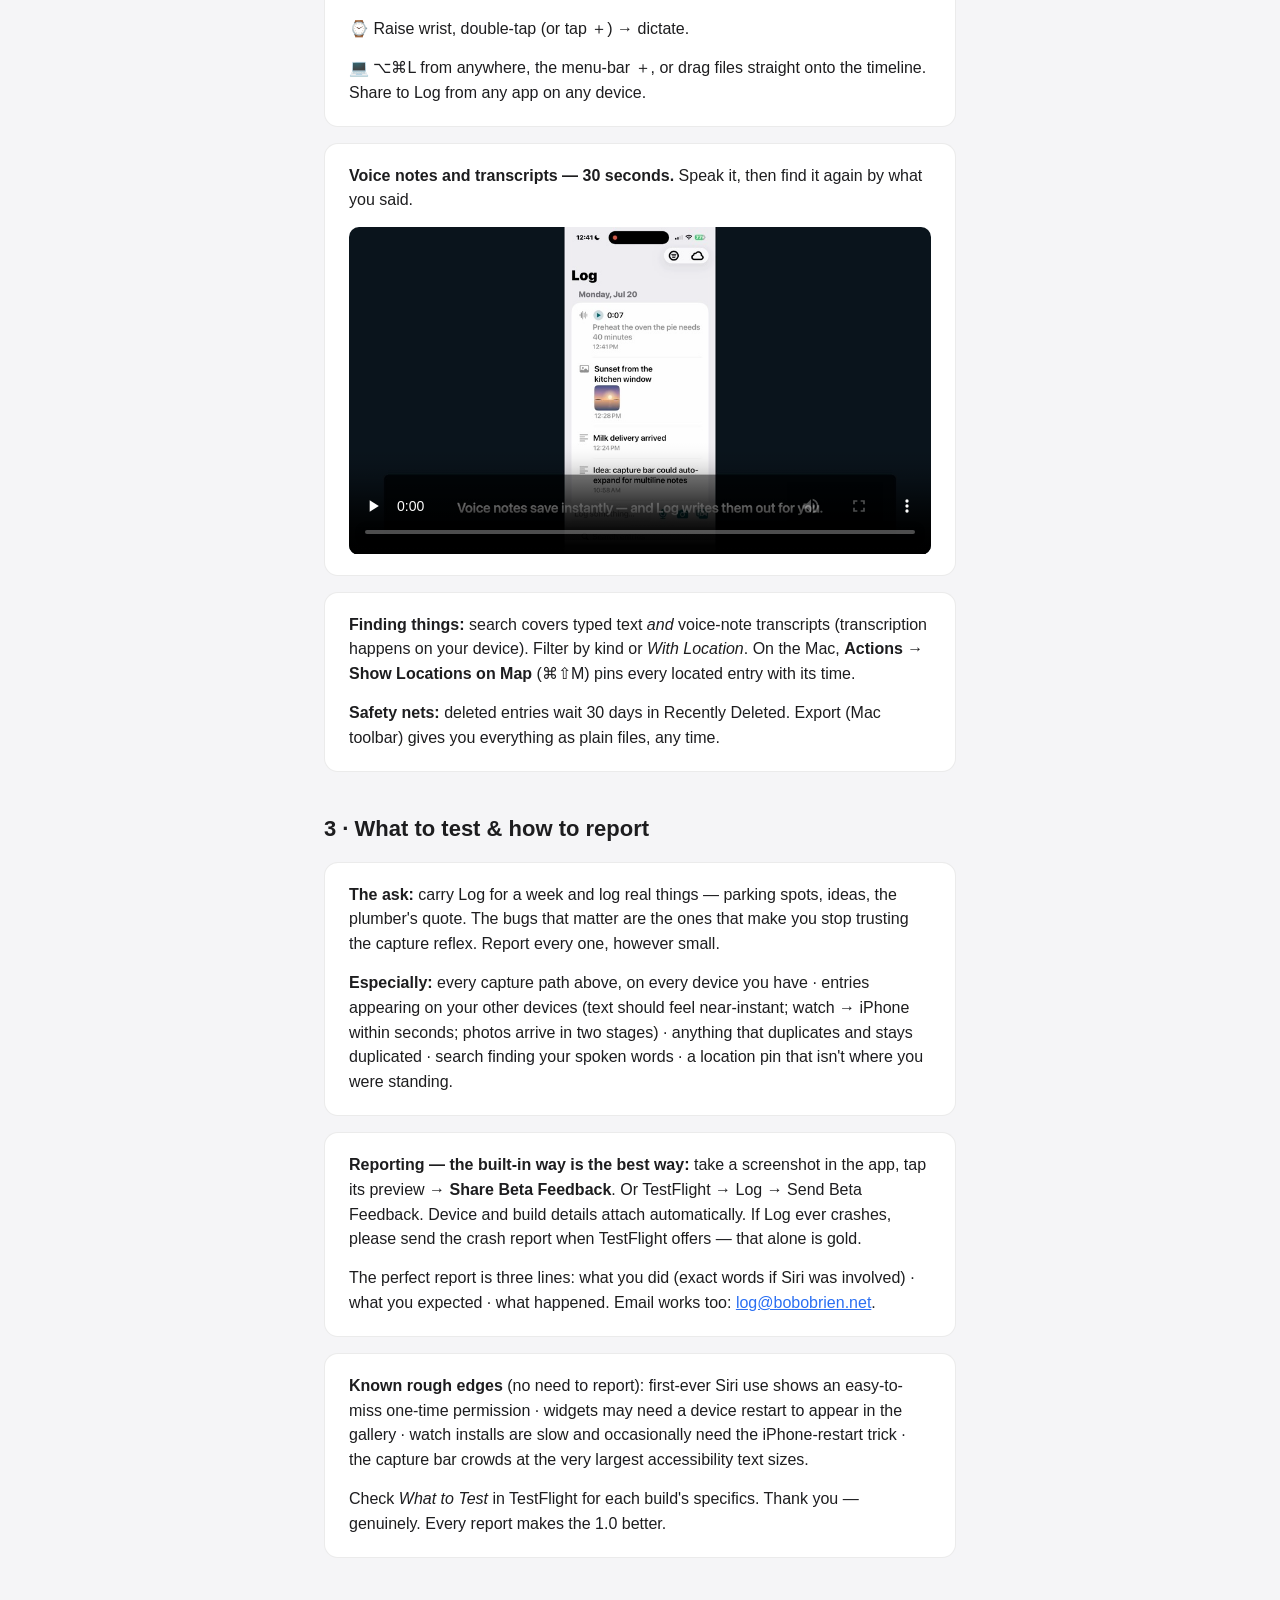
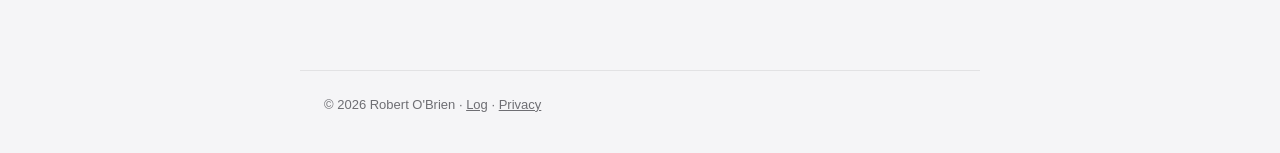
==== commit e98317a9: "feat: 'What is Log?' explainer on home + beta pages Silent looping GIF hero on the home page (icon +" ====
--- a/beta/index.html
+++ b/beta/index.html
@@ -21,6 +21,16 @@
     <h1>Welcome, beta tester</h1>
     <p class="lede">Log has one job: capture anything in seconds. You're here to
     try to break that promise — and tell us every time you succeed.</p>
+
+    <div class="card">
+      <p><strong>New here? Here's Log in 20 seconds</strong> — what it does, and
+      every way to capture.</p>
+      <img src="/assets/video/log-explainer.gif" width="600" height="600"
+           alt="What is Log? Capture notes, photos, video, voice notes and location to your own private log — on iPhone, iPad, Mac and Apple Watch."
+           style="width:100%;height:auto;border-radius:10px;display:block">
+      <p style="margin:12px 0 0"><em>Prefer it narrated?</em> Same clip,
+      <a href="/assets/video/log-explainer.mp4">with sound</a>.</p>
+    </div>
 
     <h2 id="install">1 · Install</h2>
 
--- a/assets/style.css
+++ b/assets/style.css
@@ -147,6 +147,26 @@
   background: linear-gradient(120deg, var(--accent), var(--accent-2));
 }
 
+/* "What is Log?" explainer (silent looping GIF; narrated mp4 one tap away) */
+.explainer {
+  margin: 28px 0 12px;
+}
+.explainer img {
+  width: 100%;
+  max-width: 440px;
+  height: auto;
+  display: block;
+  margin: 0 auto;
+  border-radius: 20px;
+  box-shadow: 0 8px 30px rgba(0, 0, 0, 0.14);
+}
+.explainer figcaption {
+  text-align: center;
+  font-size: 13px;
+  color: var(--secondary);
+  margin-top: 10px;
+}
+
 /* Timeline motif (icon concept A) */
 .mock {
   border-left: 3px solid var(--hairline);
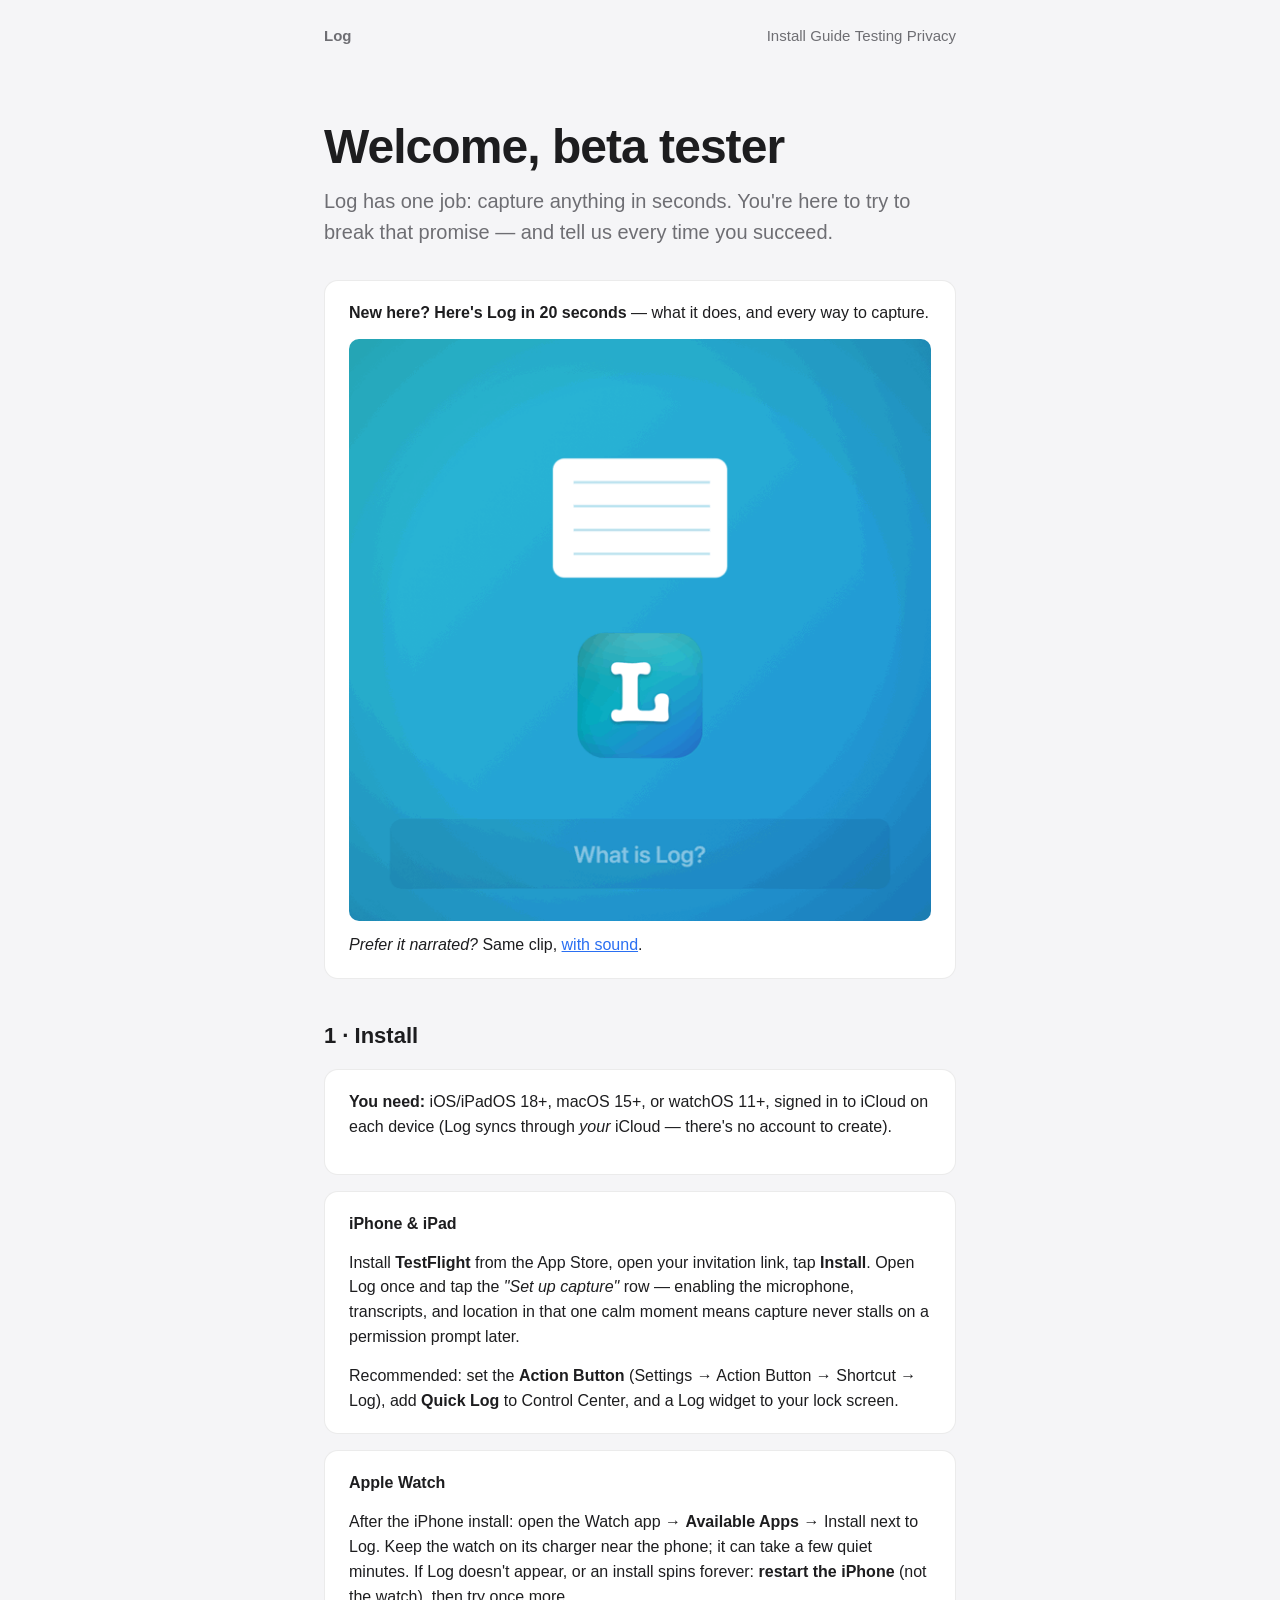
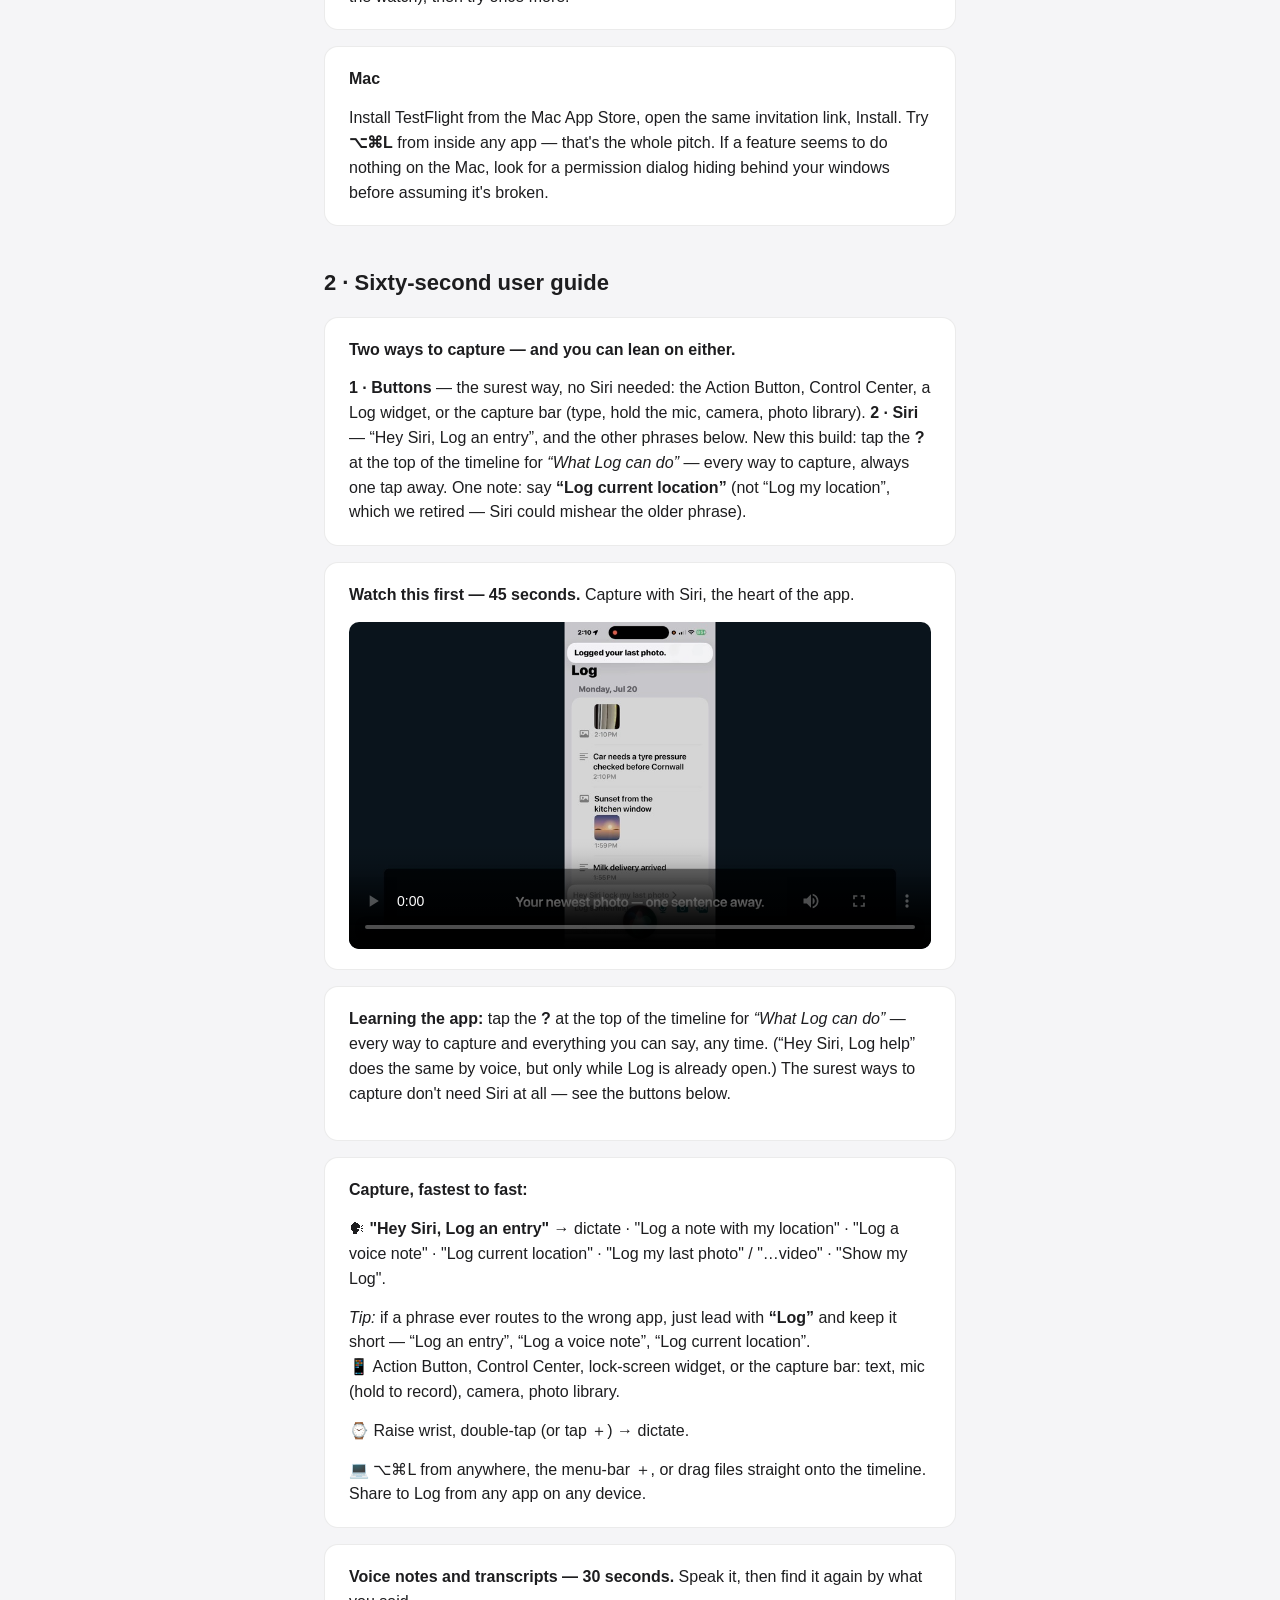
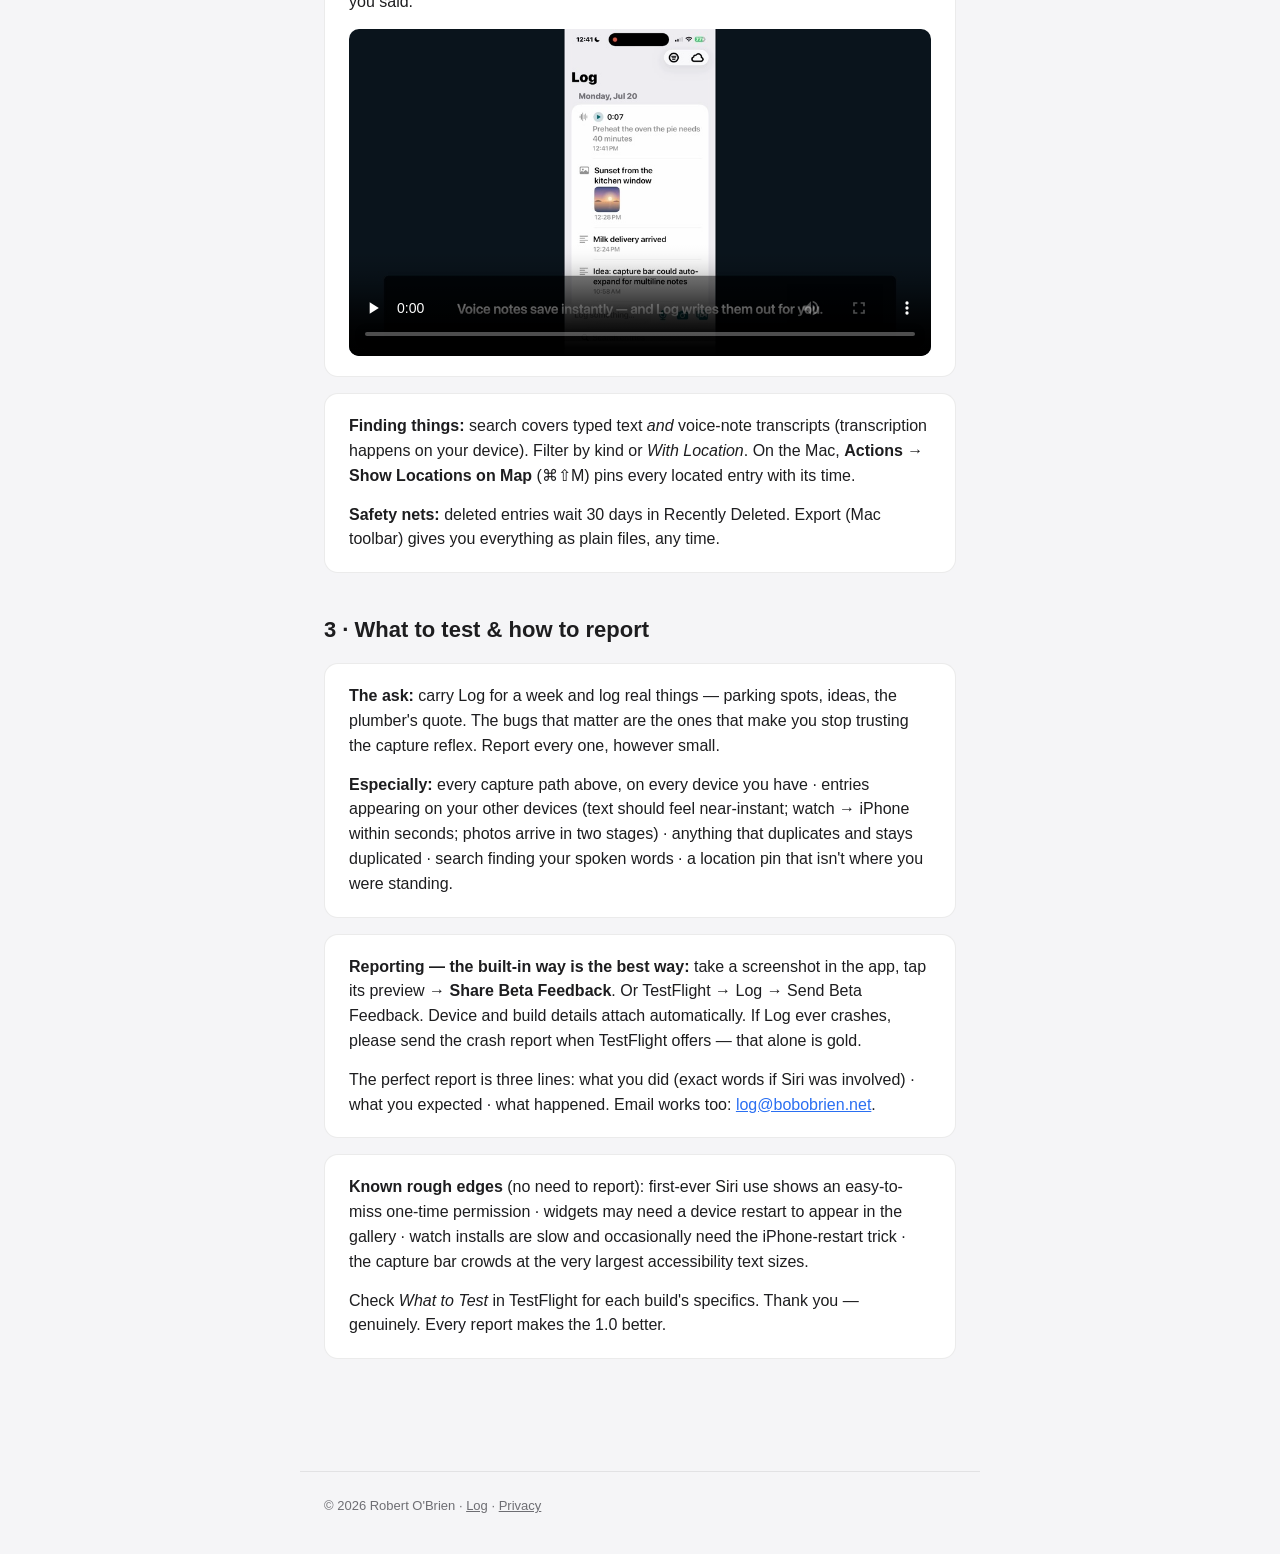
==== commit 661930e5: "docs: site reflects build 14 — ? Help button, new safe Siri phrases Home/support/beta updated from t" ====
--- a/beta/index.html
+++ b/beta/index.html
@@ -74,24 +74,15 @@
     <h2 id="guide">2 · Sixty-second user guide</h2>
 
     <div class="card">
-      <p><strong>⚠️ A quick heads-up — a few Siri commands are being refined for build&nbsp;12.</strong>
-      Until then, the surest way to capture is the <strong>buttons</strong>: the
-      Action Button, Control Center, a Log widget, or the capture bar (hold the
-      mic). A couple of Siri phrases have quirks we're fixing:</p>
-      <ul>
-        <li><strong>Please skip "Log my location" for now.</strong> With a strong
-        accent or background noise, Siri can mishear it and switch <em>off</em>
-        your Find&nbsp;My location sharing. That's Apple mis-hearing the phrase —
-        Log has no way to change that setting itself — but to be safe, avoid it
-        until build&nbsp;12, where a clearer phrase replaces it. (If it happened
-        to you, turn sharing back on in Find&nbsp;My → People.)</li>
-        <li><strong>"Log a note"</strong> may ask whether you mean Log or Notes —
-        just choose Log.</li>
-        <li><strong>Siri's "Log help" only works while Log is already open.</strong>
-        An in-app Help button arrives in build&nbsp;12.</li>
-      </ul>
-      <p style="margin-bottom:0">Everything else on this page works today —
-      thank you for your patience while we sand these edges down.</p>
+      <p><strong>Two ways to capture — and you can lean on either.</strong></p>
+      <p style="margin-bottom:0"><strong>1 · Buttons</strong> — the surest way,
+      no Siri needed: the Action Button, Control Center, a Log widget, or the
+      capture bar (type, hold the mic, camera, photo library).
+      <strong>2 · Siri</strong> — “Hey&nbsp;Siri, Log an entry”, and the other
+      phrases below. New this build: tap the <strong>?</strong> at the top of the
+      timeline for <em>“What Log can do”</em> — every way to capture, always one
+      tap away. One note: say <strong>“Log current location”</strong> (not “Log my
+      location”, which we retired — Siri could mishear the older phrase).</p>
     </div>
 
     <div class="card">
@@ -107,23 +98,23 @@
     </div>
 
     <div class="card">
-      <p><strong>Learning the app:</strong> <em>"Hey&nbsp;Siri, Log help"</em>
-      speaks and shows everything you can say — but for now it only works while
-      Log is already open (a tappable in-app Help button arrives in build&nbsp;12).
-      The surest ways to capture don't need Siri at all — see the buttons below.</p>
+      <p><strong>Learning the app:</strong> tap the <strong>?</strong> at the top
+      of the timeline for <em>“What Log can do”</em> — every way to capture and
+      everything you can say, any time. (“Hey&nbsp;Siri, Log help” does the same
+      by voice, but only while Log is already open.) The surest ways to capture
+      don't need Siri at all — see the buttons below.</p>
     </div>
 
     <div class="card">
       <p><strong>Capture, fastest to fast:</strong></p>
-      <p>🗣 <strong>"Hey Siri, Log a note"</strong> → dictate ·
-      "Log a note with location" ·
-      "Log my last photo" / "…video" · "Voice note in Log" ·
-      "Show my Log". <em>(A couple of Siri phrases are being fixed for
-      build&nbsp;12 — see the heads-up above.)</em></p>
-      <p style="margin-bottom:0"><em>Not</em> "record a voice note" — Siri
-      claims that phrase for its own messaging feature and will ask who to
-      send it to. Say <strong>"Voice note in Log"</strong> instead ("Log a
-      voice note" also works from build 8 onward).</p>
+      <p>🗣 <strong>"Hey Siri, Log an entry"</strong> → dictate ·
+      "Log a note with my location" ·
+      "Log a voice note" ·
+      "Log current location" ·
+      "Log my last photo" / "…video" · "Show my Log".</p>
+      <p style="margin-bottom:0"><em>Tip:</em> if a phrase ever routes to the
+      wrong app, just lead with <strong>“Log”</strong> and keep it short —
+      “Log an entry”, “Log a voice note”, “Log current location”.</p>
       <p>📱 Action Button, Control Center, lock-screen widget, or the capture
       bar: text, mic (hold to record), camera, photo library.</p>
       <p>⌚️ Raise wrist, double-tap (or tap ＋) → dictate.</p>
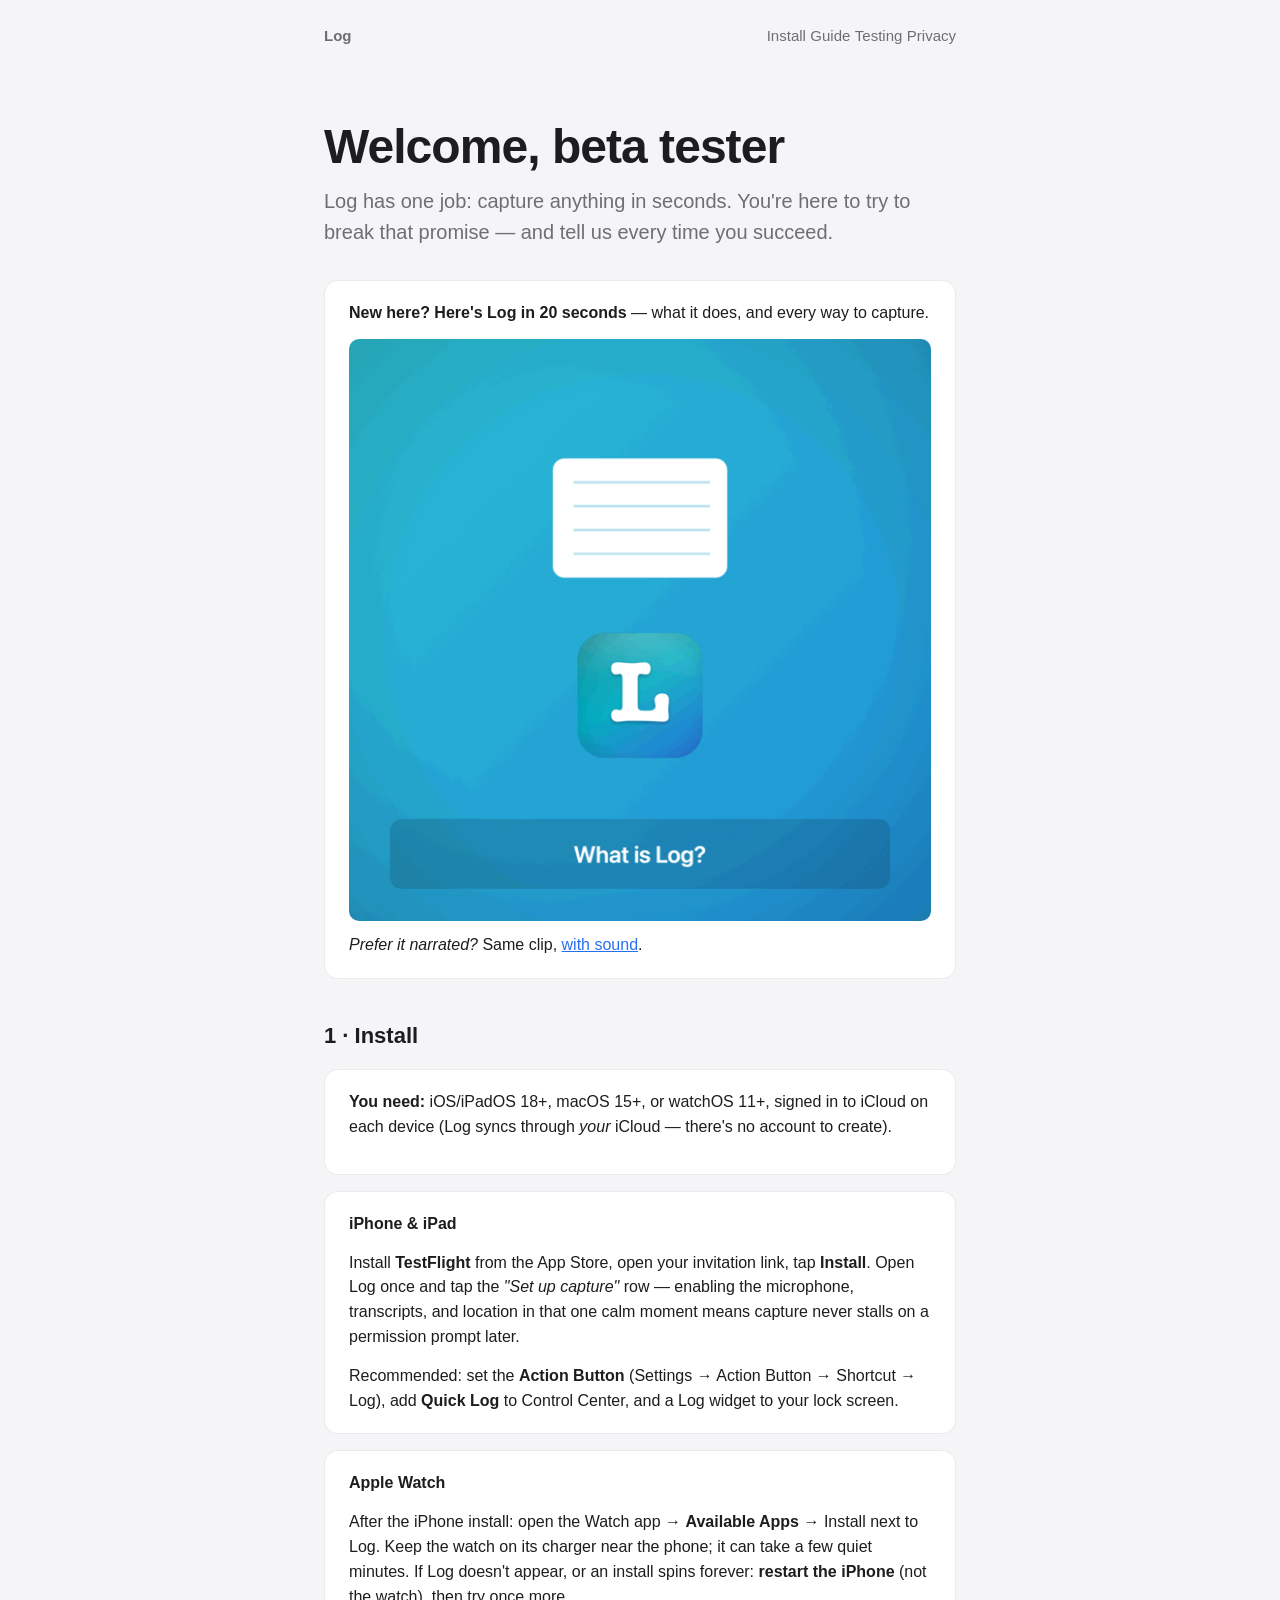
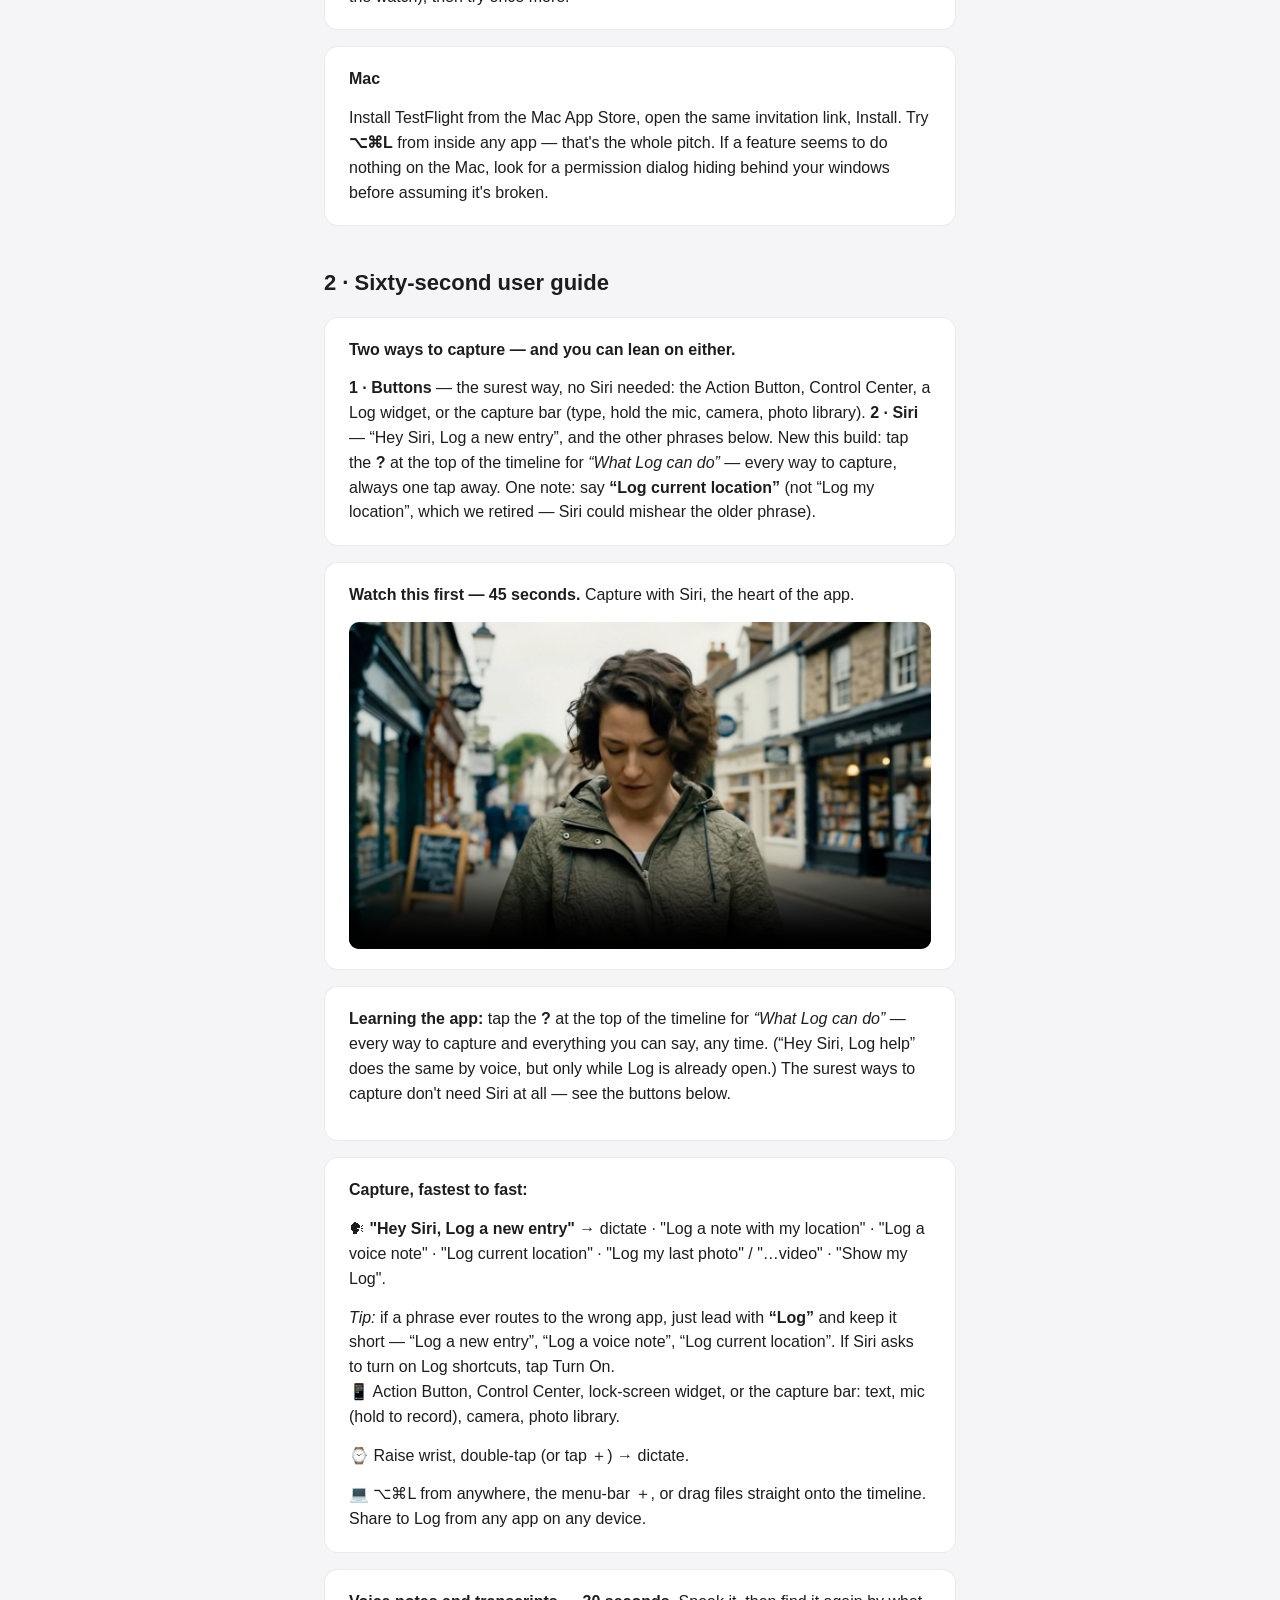
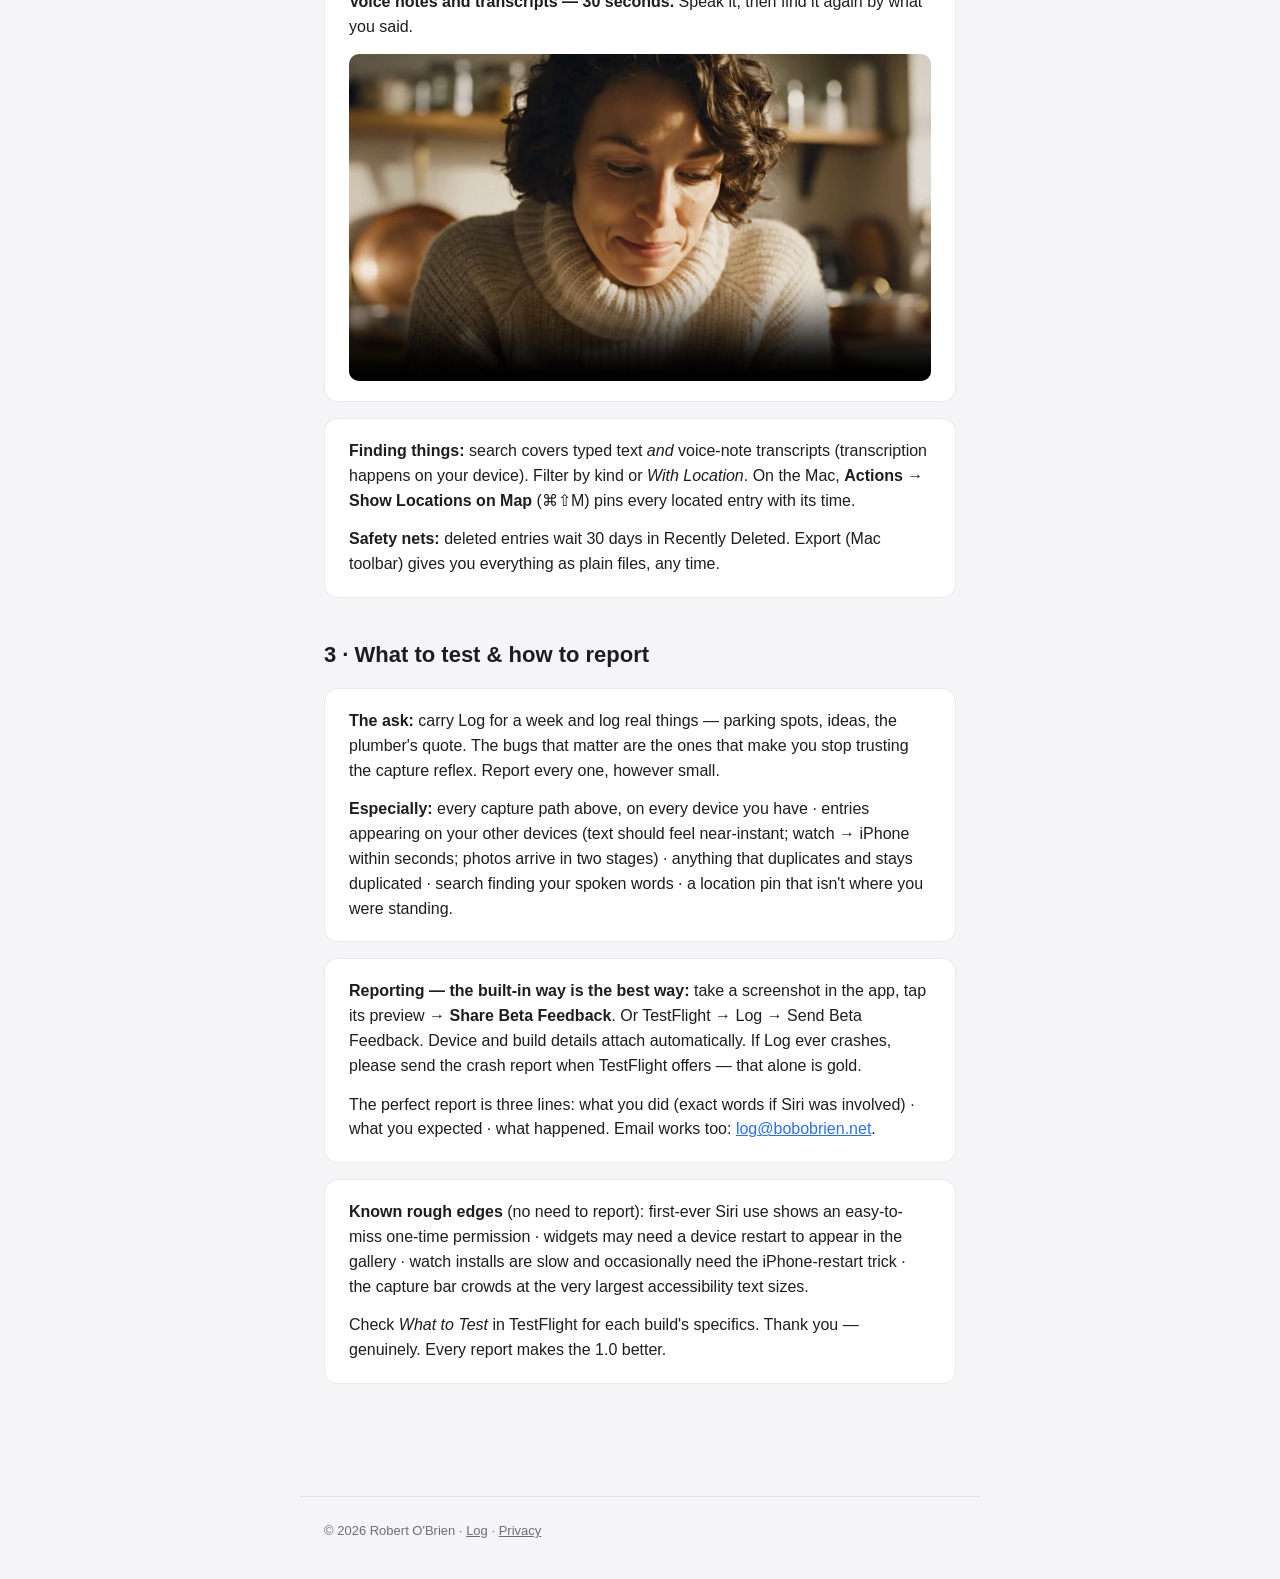
==== commit 6d087028: "docs: teach the b16 Siri phrases (Log a new entry) + consent-tap note Co-Authored-By: Claude Fable 5" ====
--- a/beta/index.html
+++ b/beta/index.html
@@ -78,7 +78,7 @@
       <p style="margin-bottom:0"><strong>1 · Buttons</strong> — the surest way,
       no Siri needed: the Action Button, Control Center, a Log widget, or the
       capture bar (type, hold the mic, camera, photo library).
-      <strong>2 · Siri</strong> — “Hey&nbsp;Siri, Log an entry”, and the other
+      <strong>2 · Siri</strong> — “Hey&nbsp;Siri, Log a new entry”, and the other
       phrases below. New this build: tap the <strong>?</strong> at the top of the
       timeline for <em>“What Log can do”</em> — every way to capture, always one
       tap away. One note: say <strong>“Log current location”</strong> (not “Log my
@@ -107,14 +107,14 @@
 
     <div class="card">
       <p><strong>Capture, fastest to fast:</strong></p>
-      <p>🗣 <strong>"Hey Siri, Log an entry"</strong> → dictate ·
+      <p>🗣 <strong>"Hey Siri, Log a new entry"</strong> → dictate ·
       "Log a note with my location" ·
       "Log a voice note" ·
       "Log current location" ·
       "Log my last photo" / "…video" · "Show my Log".</p>
       <p style="margin-bottom:0"><em>Tip:</em> if a phrase ever routes to the
       wrong app, just lead with <strong>“Log”</strong> and keep it short —
-      “Log an entry”, “Log a voice note”, “Log current location”.</p>
+      “Log a new entry”, “Log a voice note”, “Log current location”. If Siri asks to turn on Log shortcuts, tap Turn On.</p>
       <p>📱 Action Button, Control Center, lock-screen widget, or the capture
       bar: text, mic (hold to record), camera, photo library.</p>
       <p>⌚️ Raise wrist, double-tap (or tap ＋) → dictate.</p>
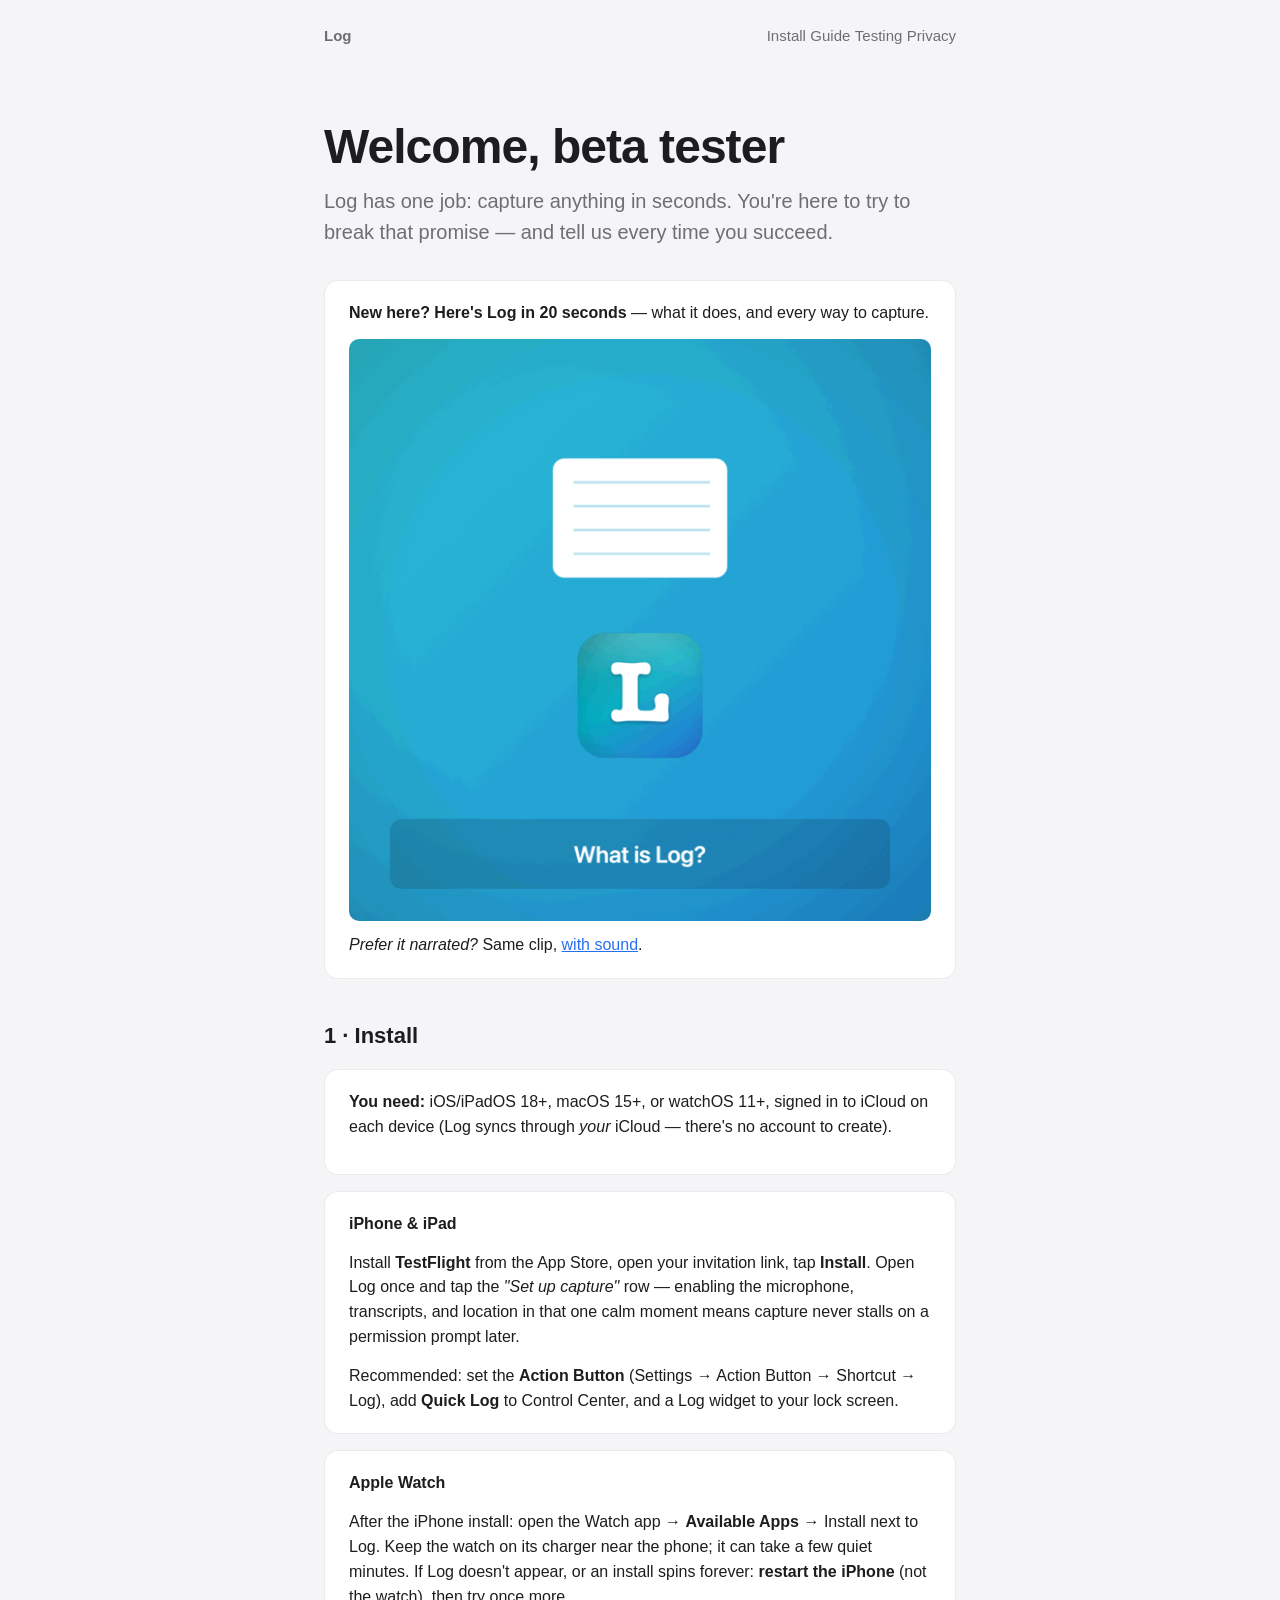
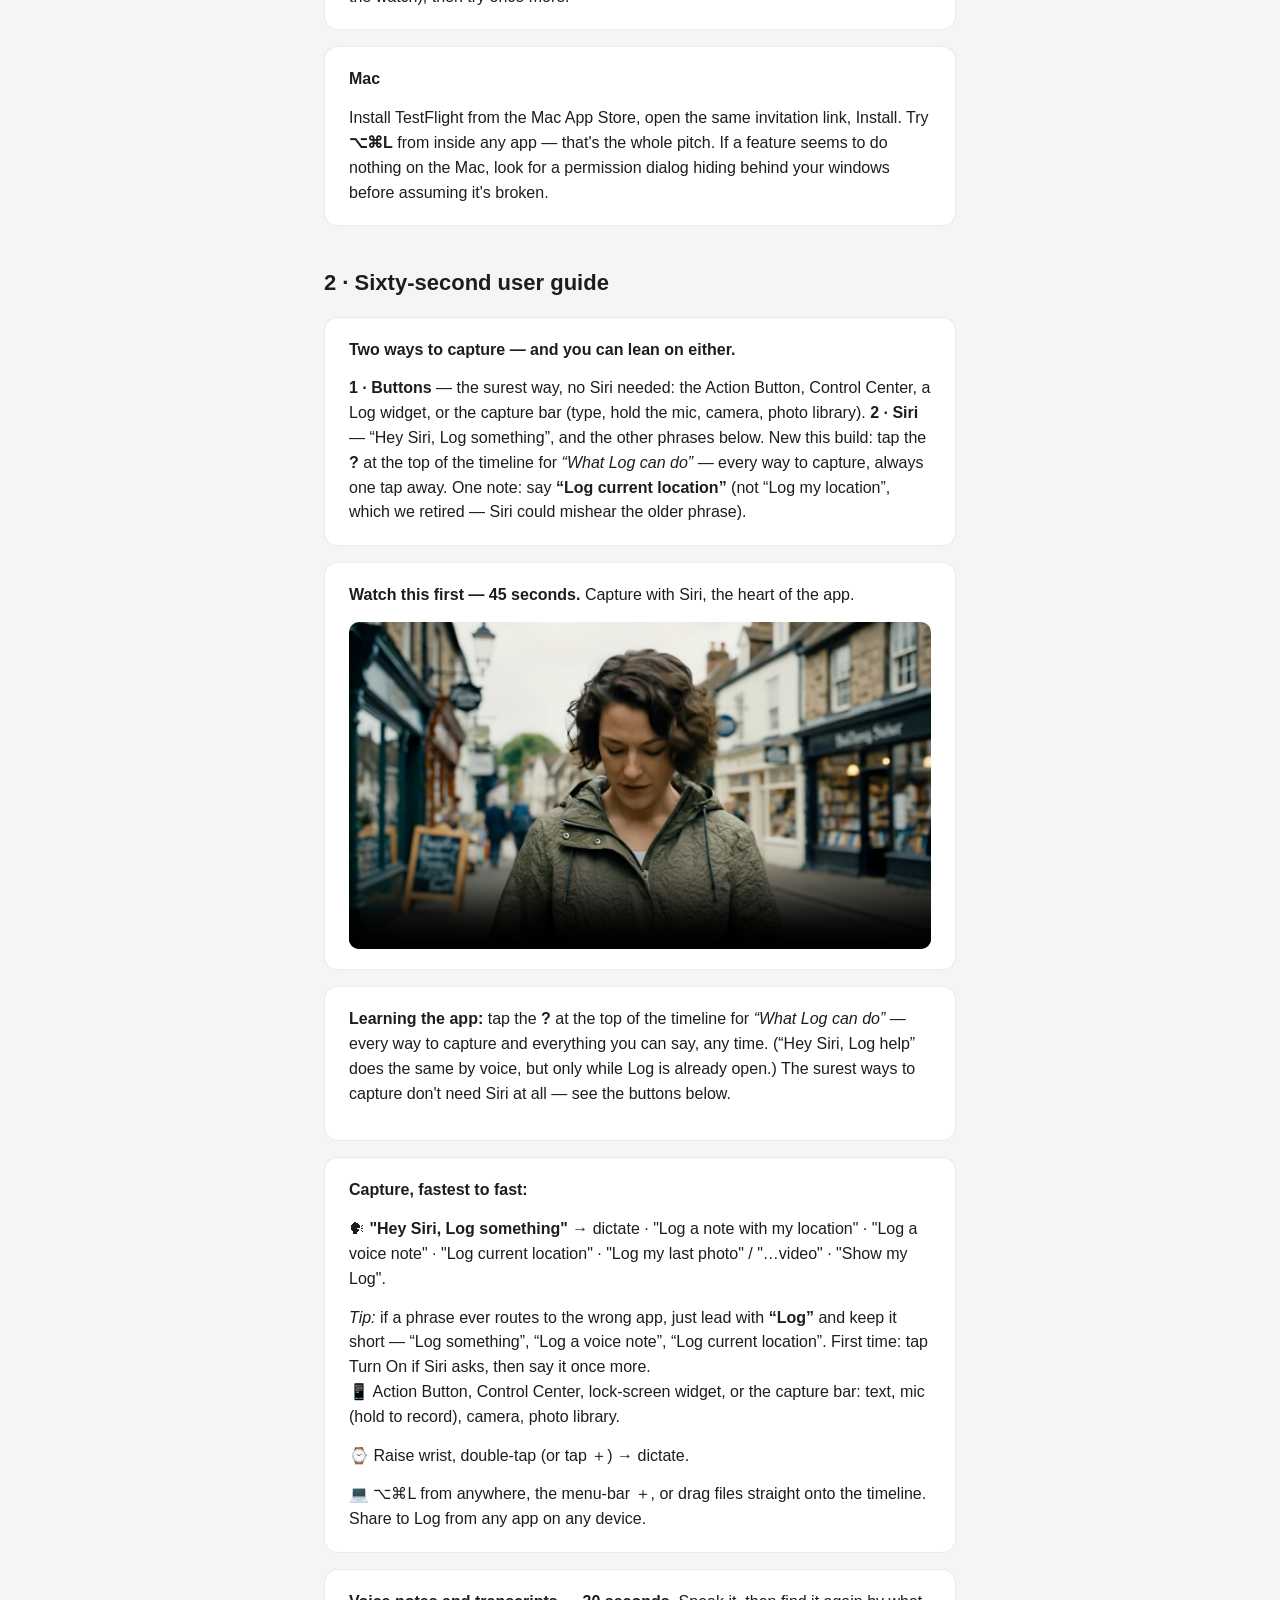
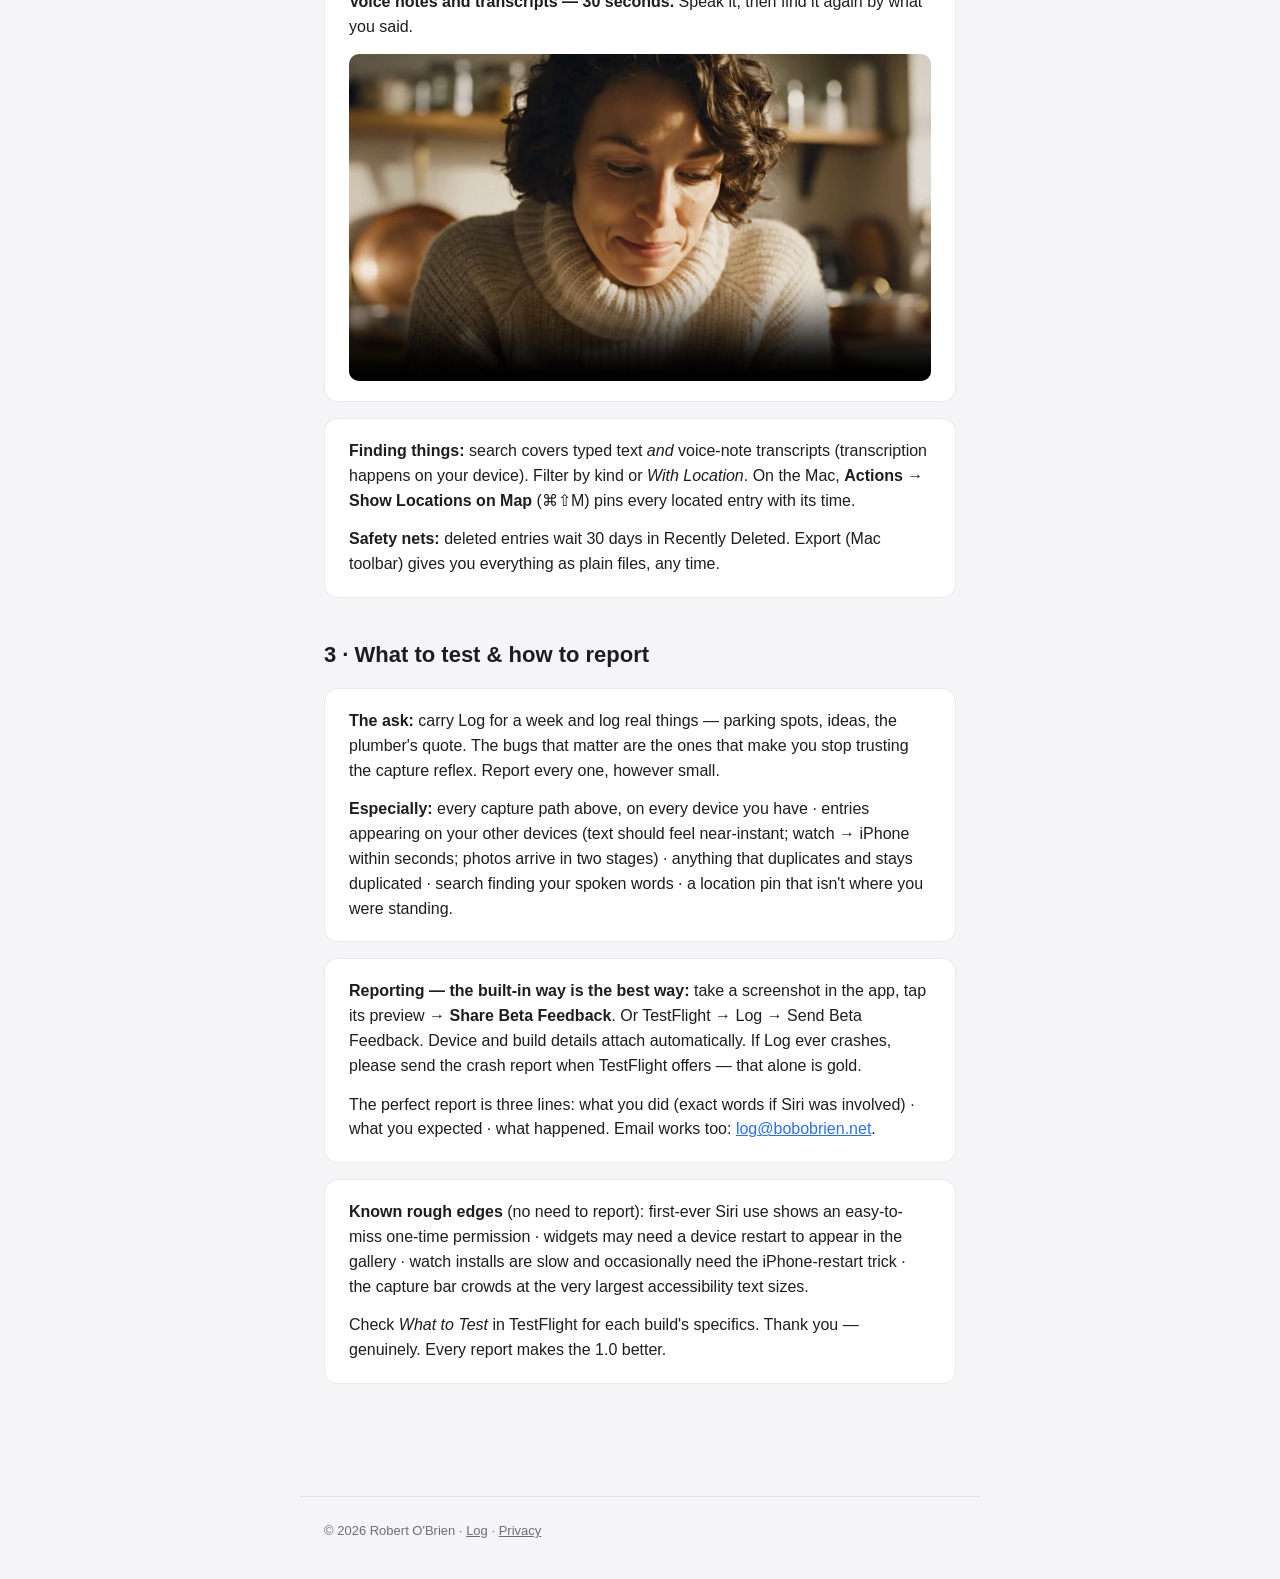
==== commit b9cf6eeb: "docs: headline Siri phrase is now 'Log something' (verified twice on clean devices) Co-Authored-By: " ====
--- a/beta/index.html
+++ b/beta/index.html
@@ -78,7 +78,7 @@
       <p style="margin-bottom:0"><strong>1 · Buttons</strong> — the surest way,
       no Siri needed: the Action Button, Control Center, a Log widget, or the
       capture bar (type, hold the mic, camera, photo library).
-      <strong>2 · Siri</strong> — “Hey&nbsp;Siri, Log a new entry”, and the other
+      <strong>2 · Siri</strong> — “Hey&nbsp;Siri, Log something”, and the other
       phrases below. New this build: tap the <strong>?</strong> at the top of the
       timeline for <em>“What Log can do”</em> — every way to capture, always one
       tap away. One note: say <strong>“Log current location”</strong> (not “Log my
@@ -107,14 +107,14 @@
 
     <div class="card">
       <p><strong>Capture, fastest to fast:</strong></p>
-      <p>🗣 <strong>"Hey Siri, Log a new entry"</strong> → dictate ·
+      <p>🗣 <strong>"Hey Siri, Log something"</strong> → dictate ·
       "Log a note with my location" ·
       "Log a voice note" ·
       "Log current location" ·
       "Log my last photo" / "…video" · "Show my Log".</p>
       <p style="margin-bottom:0"><em>Tip:</em> if a phrase ever routes to the
       wrong app, just lead with <strong>“Log”</strong> and keep it short —
-      “Log a new entry”, “Log a voice note”, “Log current location”. If Siri asks to turn on Log shortcuts, tap Turn On.</p>
+      “Log something”, “Log a voice note”, “Log current location”. First time: tap Turn On if Siri asks, then say it once more.</p>
       <p>📱 Action Button, Control Center, lock-screen widget, or the capture
       bar: text, mic (hold to record), camera, photo library.</p>
       <p>⌚️ Raise wrist, double-tap (or tap ＋) → dictate.</p>
